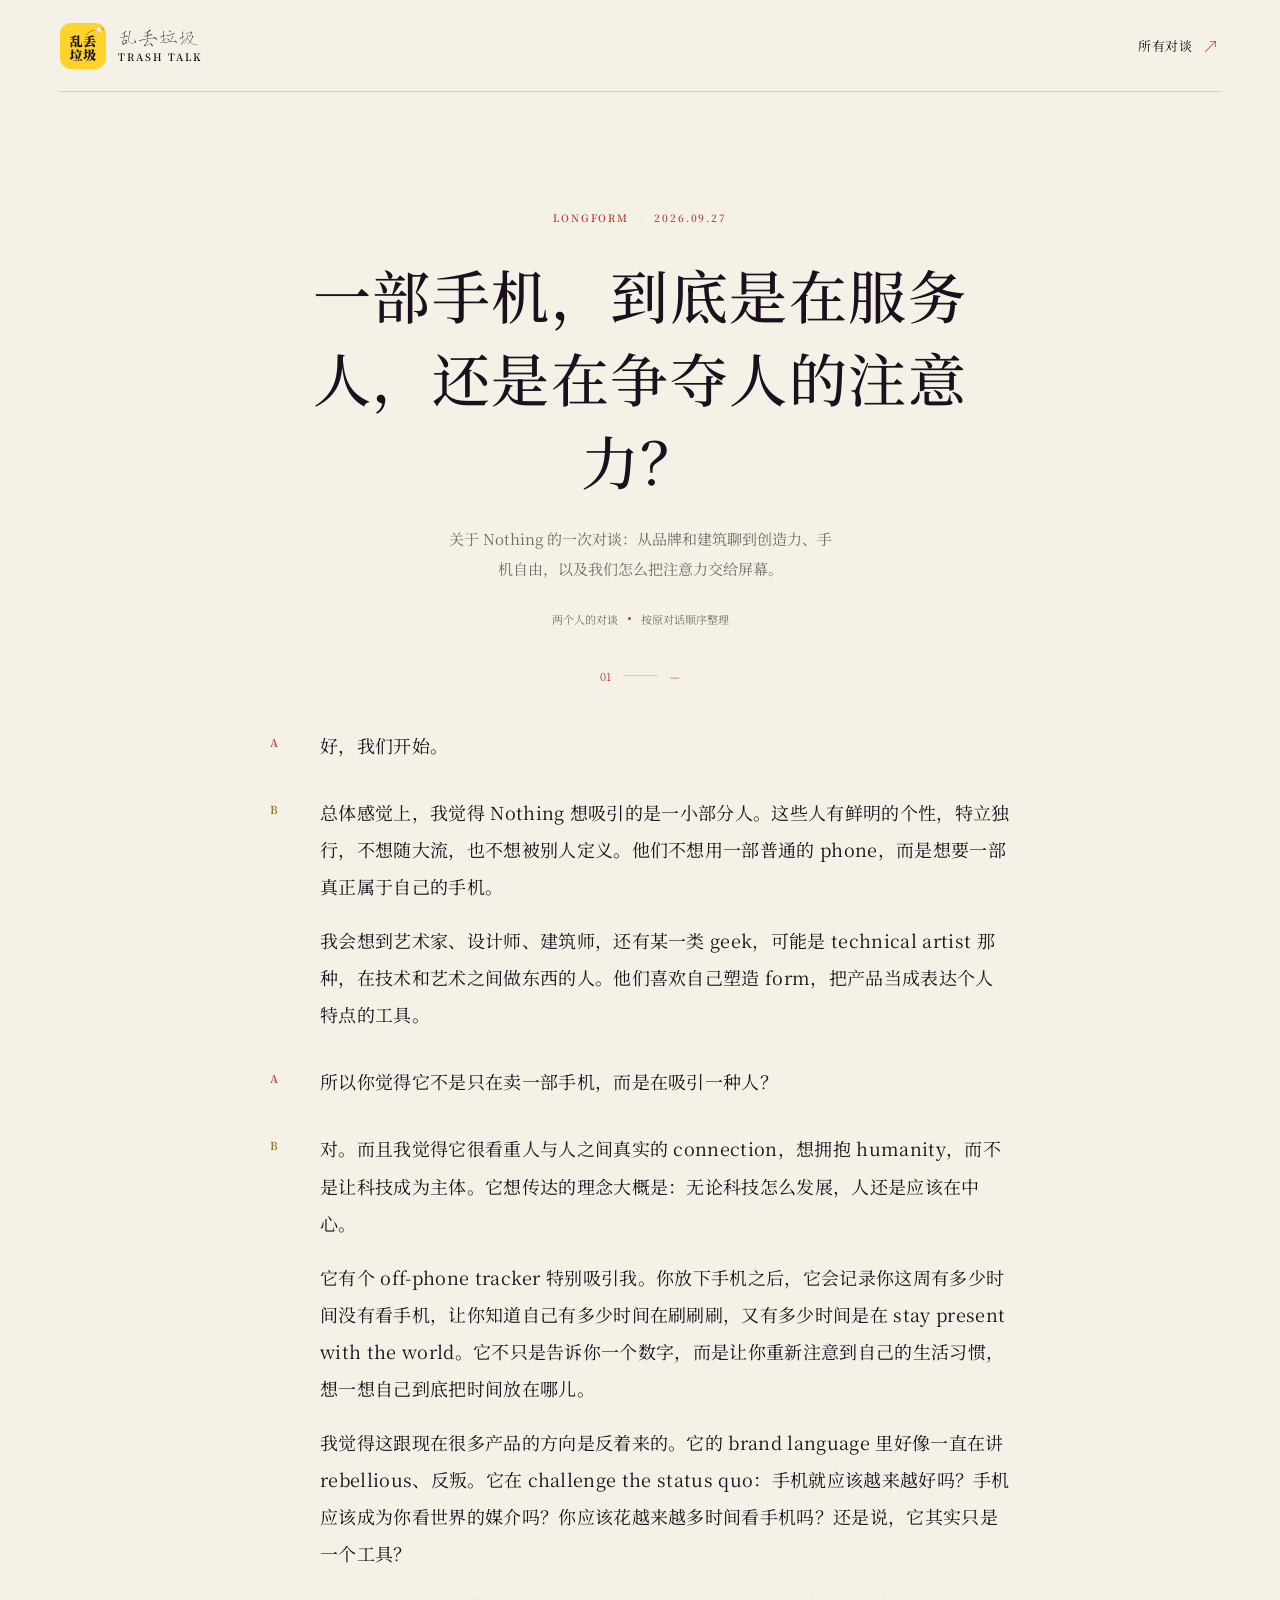
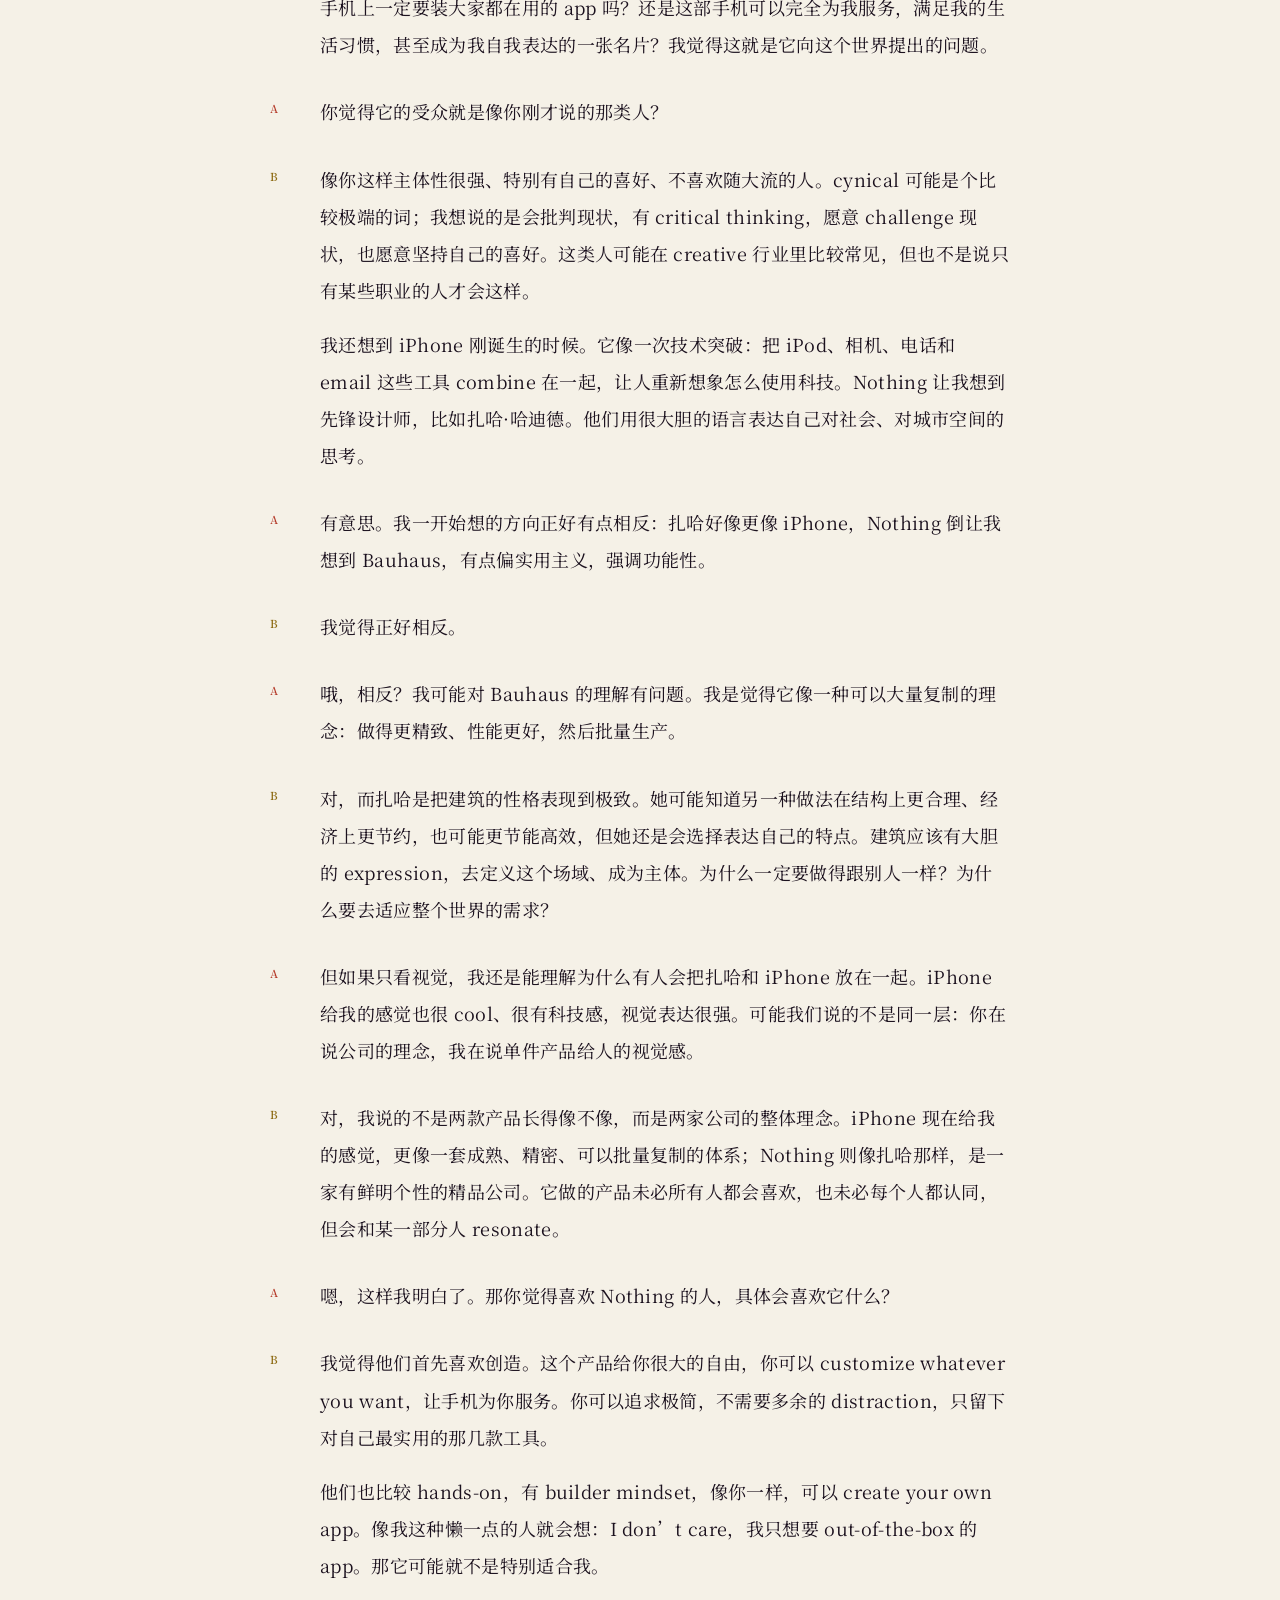
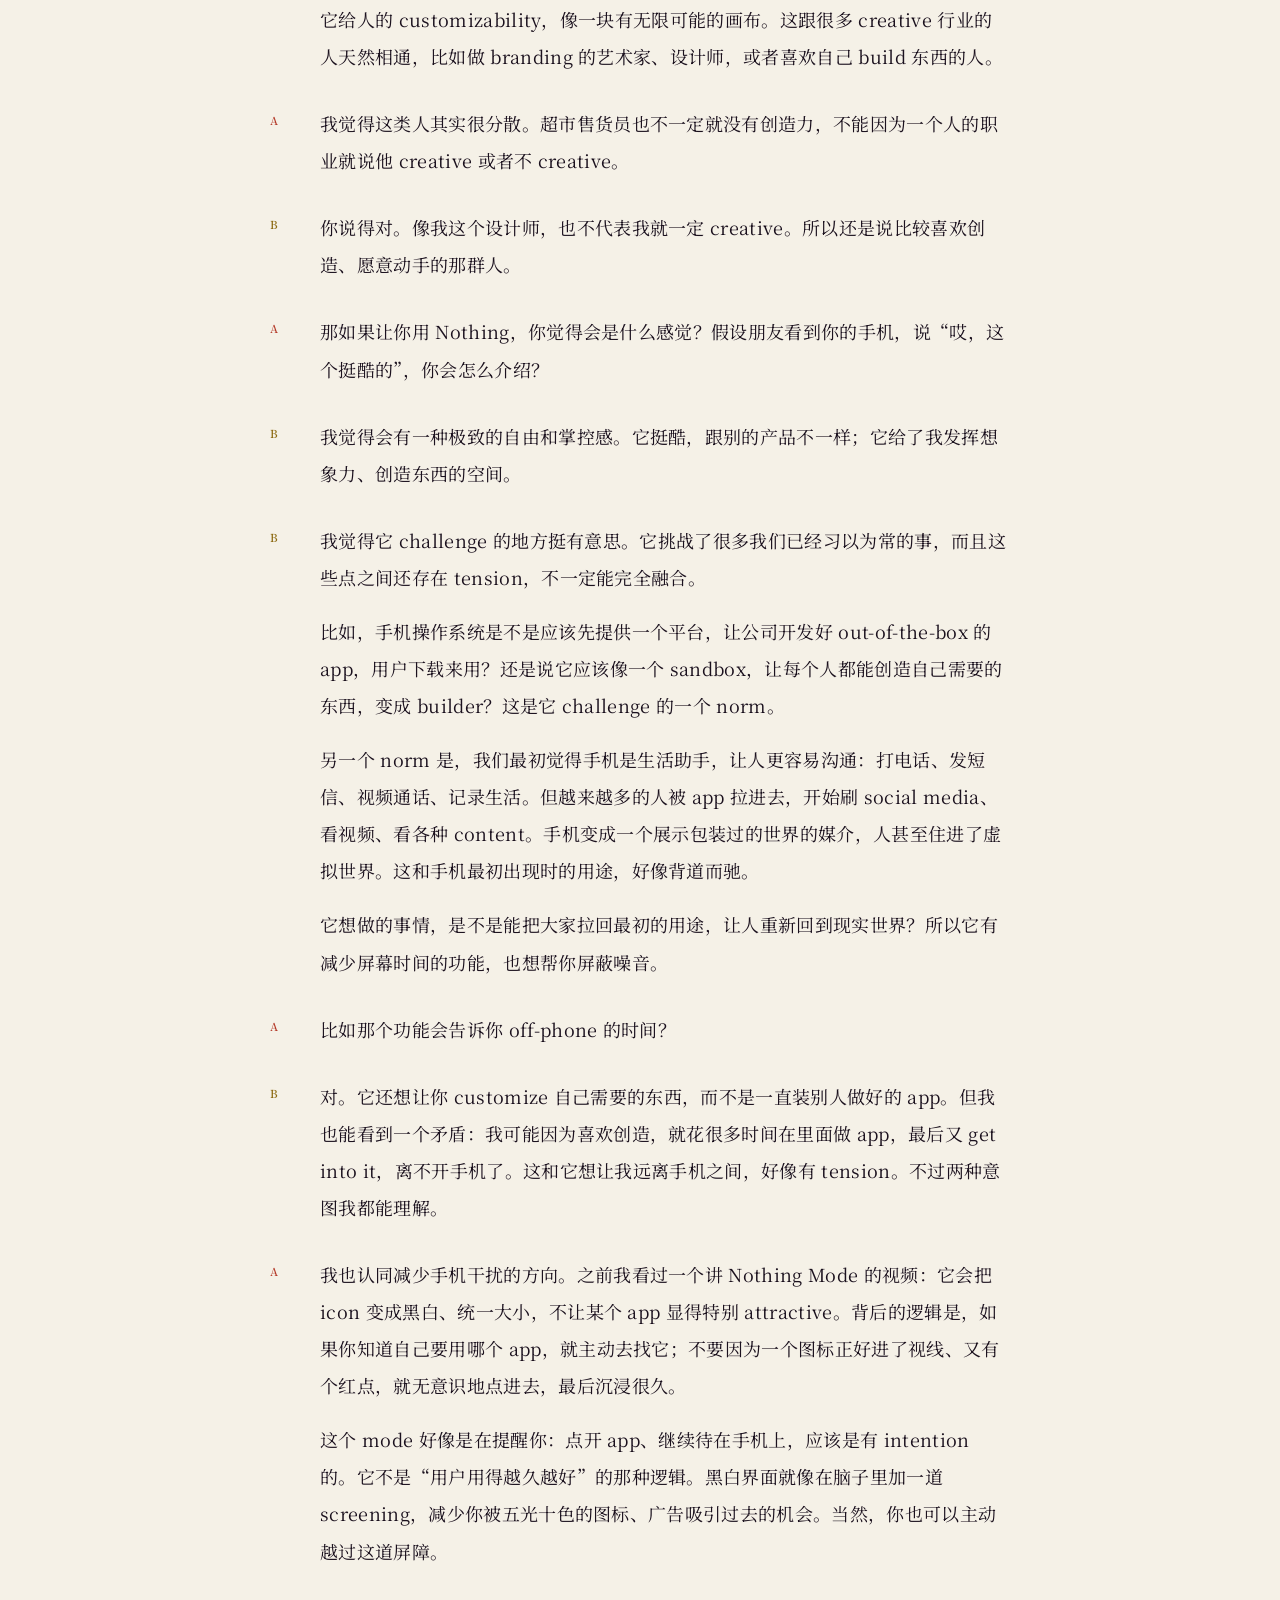
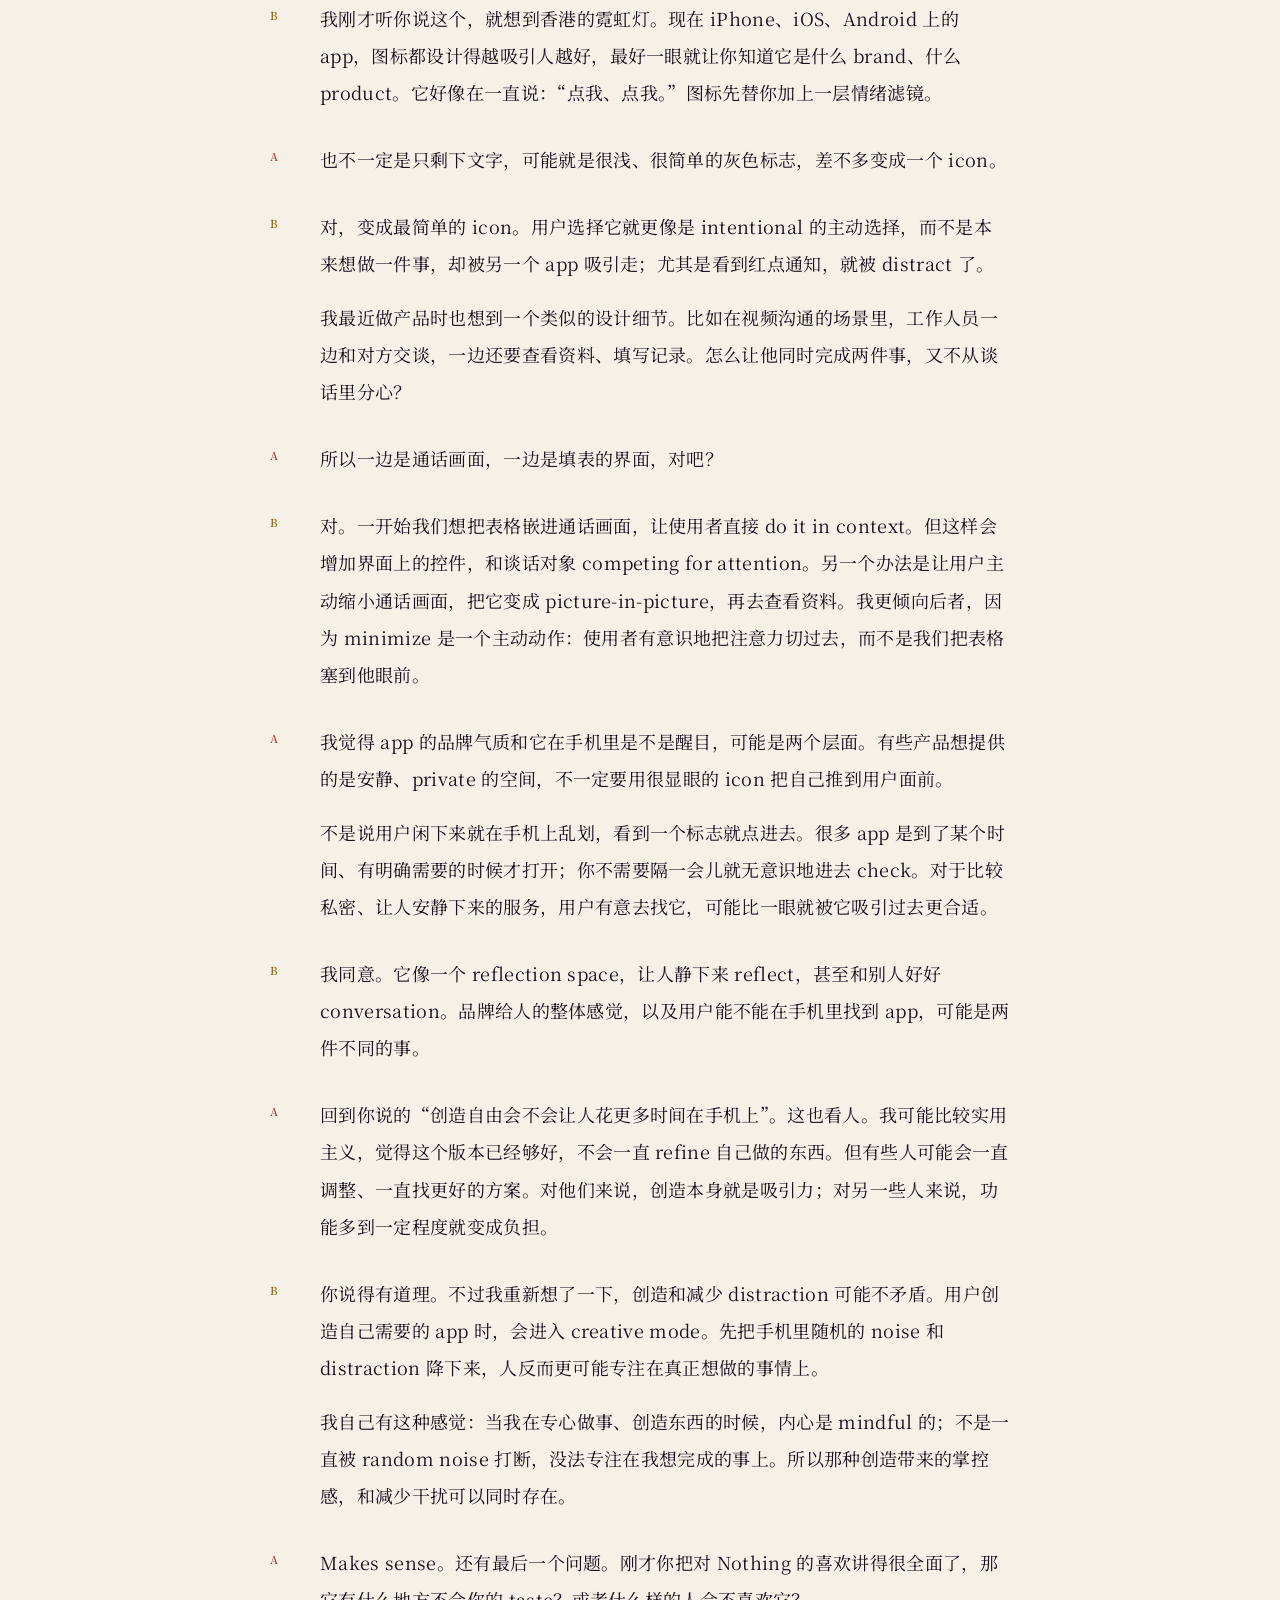
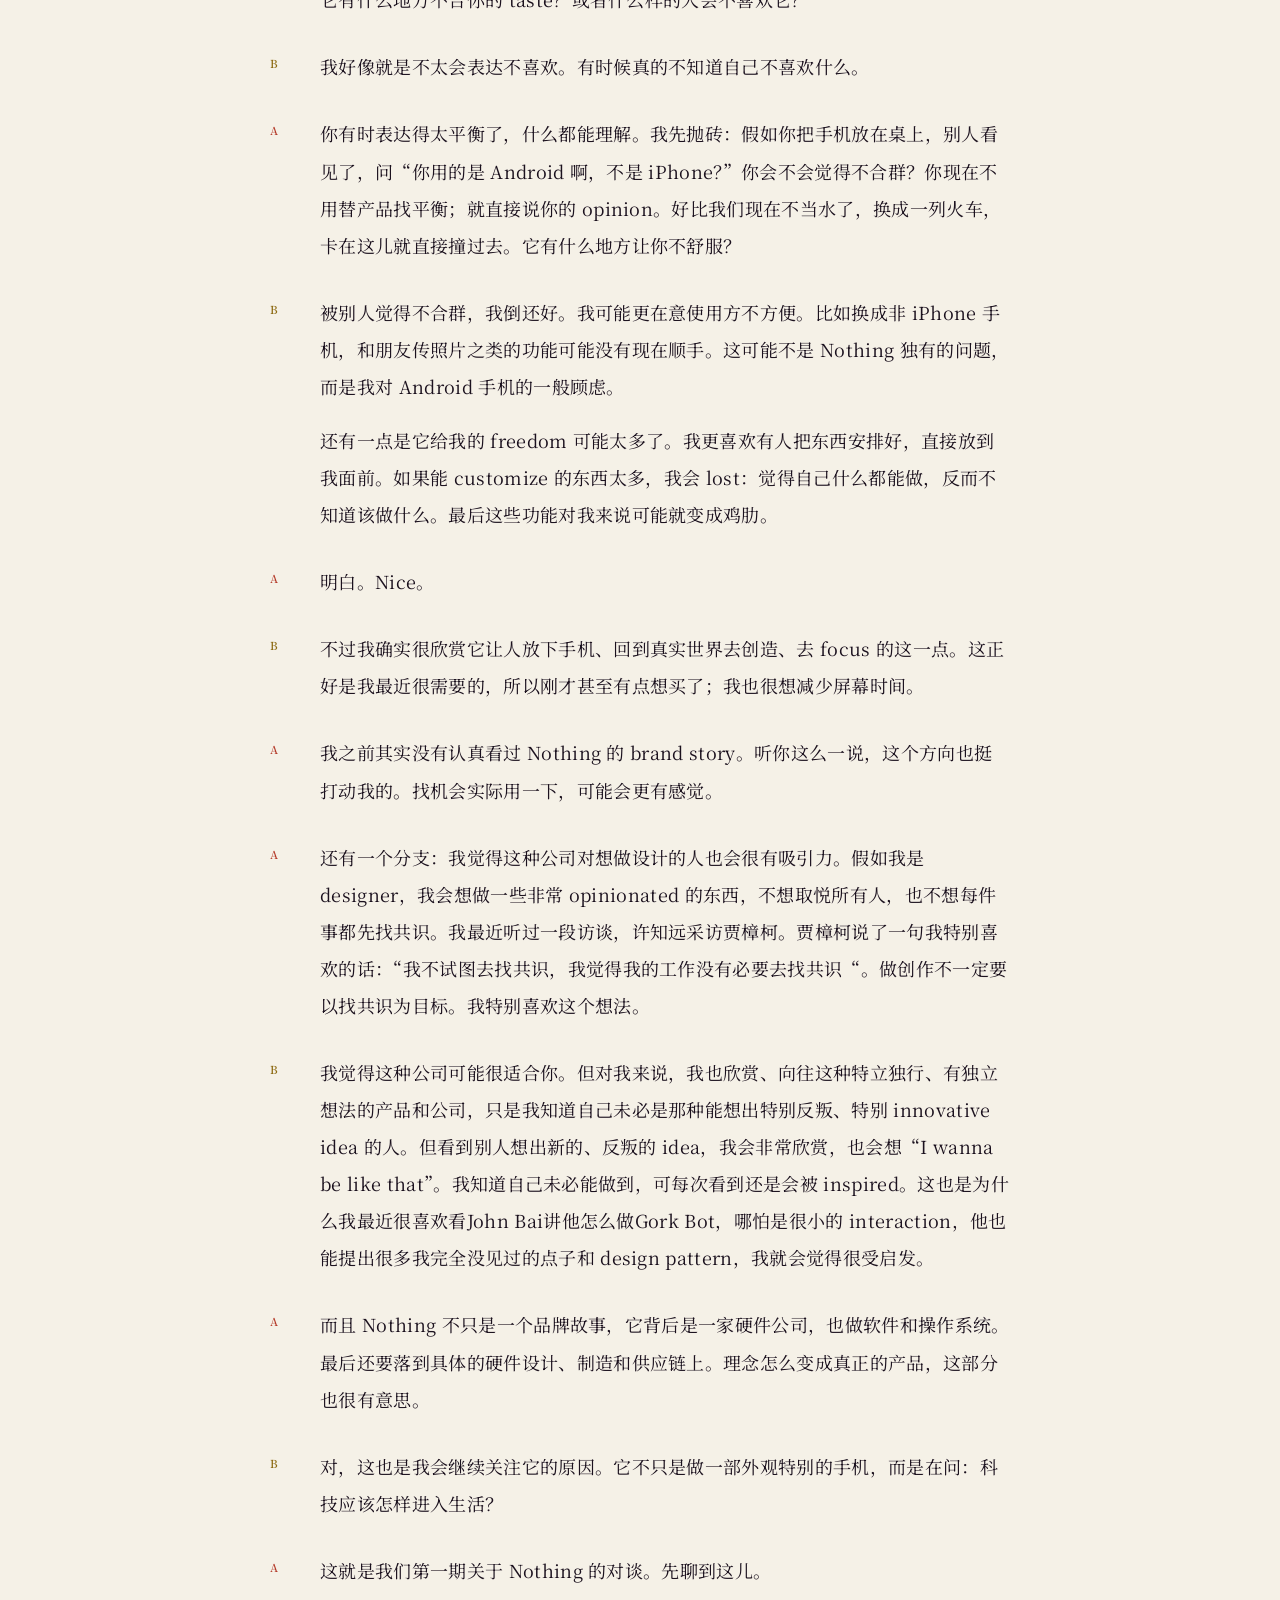
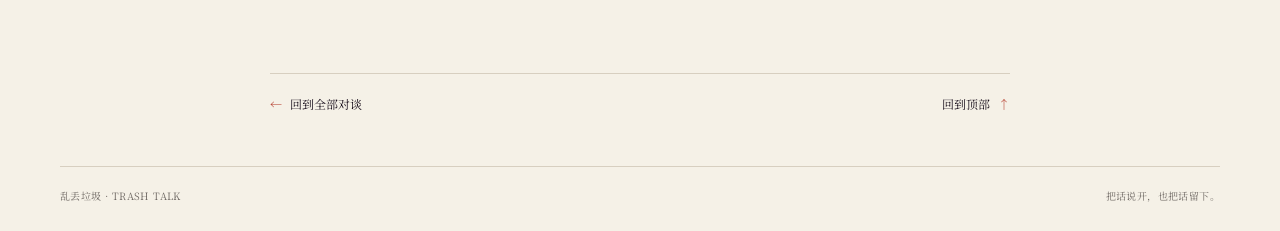
==== site/articles/2026-09-27-part-1.html @ 80cc7c70 "Build Trash Talk GitHub Pages site" ====
<!doctype html>
<html lang="zh-Hans">
<head>
  <meta charset="utf-8">
  <meta name="viewport" content="width=device-width, initial-scale=1">
  <meta name="theme-color" content="#f5f1e7">
  <meta name="description" content="关于 Nothing 的一次对谈：从品牌和建筑聊到创造力、手机自由，以及我们怎么把注意力交给屏幕。">
  <title>一部手机，到底是在服务人，还是在争夺人的注意力？ · 乱丢垃圾 / Trash Talk</title>
  <link rel="icon" href="../assets/branding/trash-talk-icon.svg" type="image/svg+xml">
  <link rel="preconnect" href="https://fonts.googleapis.com">
  <link rel="preconnect" href="https://fonts.gstatic.com" crossorigin>
  <link href="https://fonts.googleapis.com/css2?family=Noto+Serif+SC:wght@400;500;600;700&display=swap" rel="stylesheet">
  <link rel="stylesheet" href="../assets/site.css">
</head>
<body class="article-page">
  <a class="skip-link" href="#main">跳到正文</a>
  <header class="site-header article-header">
    <a class="brand" href="../index.html" aria-label="回到 Trash Talk 首页">
      <img src="../assets/branding/trash-talk-icon.svg" width="46" height="46" alt="">
      <span class="brand-copy"><span class="brand-cn">乱丢垃圾</span><span class="brand-en">TRASH TALK</span></span>
    </a>
    <a class="back-link" href="../index.html#archive">所有对谈 <span aria-hidden="true">↗</span></a>
  </header>
  <main id="main" class="article-shell">
    <header class="article-intro">
      <p class="eyebrow"><span>LONGFORM</span><span>·</span><time datetime="2026-09-27">2026.09.27</time></p>
      <h1>一部手机，到底是在服务人，还是在争夺人的注意力？</h1>
      <p class="article-deck">关于 Nothing 的一次对谈：从品牌和建筑聊到创造力、手机自由，以及我们怎么把注意力交给屏幕。</p>
      <div class="article-meta"><span>两个人的对谈</span><span class="meta-dot" aria-hidden="true"></span><span>按原对话顺序整理</span></div>
    </header>
    <div class="article-rule" aria-hidden="true"><span>01</span><i></i><span>—</span></div>
    <article class="dialogue" aria-label="对谈正文">
      <section class="turn speaker-a" data-speaker="A"><span class="speaker-label" aria-label="Speaker A">A</span><div class="turn-copy"><p>好，我们开始。</p></div></section>
<section class="turn speaker-b" data-speaker="B"><span class="speaker-label" aria-label="Speaker B">B</span><div class="turn-copy"><p>总体感觉上，我觉得 Nothing 想吸引的是一小部分人。这些人有鲜明的个性，特立独行，不想随大流，也不想被别人定义。他们不想用一部普通的 phone，而是想要一部真正属于自己的手机。</p>
<p>我会想到艺术家、设计师、建筑师，还有某一类 geek，可能是 technical artist 那种，在技术和艺术之间做东西的人。他们喜欢自己塑造 form，把产品当成表达个人特点的工具。</p></div></section>
<section class="turn speaker-a" data-speaker="A"><span class="speaker-label" aria-label="Speaker A">A</span><div class="turn-copy"><p>所以你觉得它不是只在卖一部手机，而是在吸引一种人？</p></div></section>
<section class="turn speaker-b" data-speaker="B"><span class="speaker-label" aria-label="Speaker B">B</span><div class="turn-copy"><p>对。而且我觉得它很看重人与人之间真实的 connection，想拥抱 humanity，而不是让科技成为主体。它想传达的理念大概是：无论科技怎么发展，人还是应该在中心。</p>
<p>它有个 off-phone tracker 特别吸引我。你放下手机之后，它会记录你这周有多少时间没有看手机，让你知道自己有多少时间在刷刷刷，又有多少时间是在 stay present with the world。它不只是告诉你一个数字，而是让你重新注意到自己的生活习惯，想一想自己到底把时间放在哪儿。</p>
<p>我觉得这跟现在很多产品的方向是反着来的。它的 brand language 里好像一直在讲 rebellious、反叛。它在 challenge the status quo：手机就应该越来越好吗？手机应该成为你看世界的媒介吗？你应该花越来越多时间看手机吗？还是说，它其实只是一个工具？</p>
<p>手机上一定要装大家都在用的 app 吗？还是这部手机可以完全为我服务，满足我的生活习惯，甚至成为我自我表达的一张名片？我觉得这就是它向这个世界提出的问题。</p></div></section>
<section class="turn speaker-a" data-speaker="A"><span class="speaker-label" aria-label="Speaker A">A</span><div class="turn-copy"><p>你觉得它的受众就是像你刚才说的那类人？</p></div></section>
<section class="turn speaker-b" data-speaker="B"><span class="speaker-label" aria-label="Speaker B">B</span><div class="turn-copy"><p>像你这样主体性很强、特别有自己的喜好、不喜欢随大流的人。cynical 可能是个比较极端的词；我想说的是会批判现状，有 critical thinking，愿意 challenge 现状，也愿意坚持自己的喜好。这类人可能在 creative 行业里比较常见，但也不是说只有某些职业的人才会这样。</p>
<p>我还想到 iPhone 刚诞生的时候。它像一次技术突破：把 iPod、相机、电话和 email 这些工具 combine 在一起，让人重新想象怎么使用科技。Nothing 让我想到先锋设计师，比如扎哈·哈迪德。他们用很大胆的语言表达自己对社会、对城市空间的思考。</p></div></section>
<section class="turn speaker-a" data-speaker="A"><span class="speaker-label" aria-label="Speaker A">A</span><div class="turn-copy"><p>有意思。我一开始想的方向正好有点相反：扎哈好像更像 iPhone，Nothing 倒让我想到 Bauhaus，有点偏实用主义，强调功能性。</p></div></section>
<section class="turn speaker-b" data-speaker="B"><span class="speaker-label" aria-label="Speaker B">B</span><div class="turn-copy"><p>我觉得正好相反。</p></div></section>
<section class="turn speaker-a" data-speaker="A"><span class="speaker-label" aria-label="Speaker A">A</span><div class="turn-copy"><p>哦，相反？我可能对 Bauhaus 的理解有问题。我是觉得它像一种可以大量复制的理念：做得更精致、性能更好，然后批量生产。</p></div></section>
<section class="turn speaker-b" data-speaker="B"><span class="speaker-label" aria-label="Speaker B">B</span><div class="turn-copy"><p>对，而扎哈是把建筑的性格表现到极致。她可能知道另一种做法在结构上更合理、经济上更节约，也可能更节能高效，但她还是会选择表达自己的特点。建筑应该有大胆的 expression，去定义这个场域、成为主体。为什么一定要做得跟别人一样？为什么要去适应整个世界的需求？</p></div></section>
<section class="turn speaker-a" data-speaker="A"><span class="speaker-label" aria-label="Speaker A">A</span><div class="turn-copy"><p>但如果只看视觉，我还是能理解为什么有人会把扎哈和 iPhone 放在一起。iPhone 给我的感觉也很 cool、很有科技感，视觉表达很强。可能我们说的不是同一层：你在说公司的理念，我在说单件产品给人的视觉感。</p></div></section>
<section class="turn speaker-b" data-speaker="B"><span class="speaker-label" aria-label="Speaker B">B</span><div class="turn-copy"><p>对，我说的不是两款产品长得像不像，而是两家公司的整体理念。iPhone 现在给我的感觉，更像一套成熟、精密、可以批量复制的体系；Nothing 则像扎哈那样，是一家有鲜明个性的精品公司。它做的产品未必所有人都会喜欢，也未必每个人都认同，但会和某一部分人 resonate。</p></div></section>
<section class="turn speaker-a" data-speaker="A"><span class="speaker-label" aria-label="Speaker A">A</span><div class="turn-copy"><p>嗯，这样我明白了。那你觉得喜欢 Nothing 的人，具体会喜欢它什么？</p></div></section>
<section class="turn speaker-b" data-speaker="B"><span class="speaker-label" aria-label="Speaker B">B</span><div class="turn-copy"><p>我觉得他们首先喜欢创造。这个产品给你很大的自由，你可以 customize whatever you want，让手机为你服务。你可以追求极简，不需要多余的 distraction，只留下对自己最实用的那几款工具。</p>
<p>他们也比较 hands-on，有 builder mindset，像你一样，可以 create your own app。像我这种懒一点的人就会想：I don’t care，我只想要 out-of-the-box 的 app。那它可能就不是特别适合我。</p>
<p>它给人的 customizability，像一块有无限可能的画布。这跟很多 creative 行业的人天然相通，比如做 branding 的艺术家、设计师，或者喜欢自己 build 东西的人。</p></div></section>
<section class="turn speaker-a" data-speaker="A"><span class="speaker-label" aria-label="Speaker A">A</span><div class="turn-copy"><p>我觉得这类人其实很分散。超市售货员也不一定就没有创造力，不能因为一个人的职业就说他 creative 或者不 creative。</p></div></section>
<section class="turn speaker-b" data-speaker="B"><span class="speaker-label" aria-label="Speaker B">B</span><div class="turn-copy"><p>你说得对。像我这个设计师，也不代表我就一定 creative。所以还是说比较喜欢创造、愿意动手的那群人。</p></div></section>
<section class="turn speaker-a" data-speaker="A"><span class="speaker-label" aria-label="Speaker A">A</span><div class="turn-copy"><p>那如果让你用 Nothing，你觉得会是什么感觉？假设朋友看到你的手机，说“哎，这个挺酷的”，你会怎么介绍？</p></div></section>
<section class="turn speaker-b" data-speaker="B"><span class="speaker-label" aria-label="Speaker B">B</span><div class="turn-copy"><p>我觉得会有一种极致的自由和掌控感。它挺酷，跟别的产品不一样；它给了我发挥想象力、创造东西的空间。</p></div></section>
<section class="turn speaker-b" data-speaker="B"><span class="speaker-label" aria-label="Speaker B">B</span><div class="turn-copy"><p>我觉得它 challenge 的地方挺有意思。它挑战了很多我们已经习以为常的事，而且这些点之间还存在 tension，不一定能完全融合。</p>
<p>比如，手机操作系统是不是应该先提供一个平台，让公司开发好 out-of-the-box 的 app，用户下载来用？还是说它应该像一个 sandbox，让每个人都能创造自己需要的东西，变成 builder？这是它 challenge 的一个 norm。</p>
<p>另一个 norm 是，我们最初觉得手机是生活助手，让人更容易沟通：打电话、发短信、视频通话、记录生活。但越来越多的人被 app 拉进去，开始刷 social media、看视频、看各种 content。手机变成一个展示包装过的世界的媒介，人甚至住进了虚拟世界。这和手机最初出现时的用途，好像背道而驰。</p>
<p>它想做的事情，是不是能把大家拉回最初的用途，让人重新回到现实世界？所以它有减少屏幕时间的功能，也想帮你屏蔽噪音。</p></div></section>
<section class="turn speaker-a" data-speaker="A"><span class="speaker-label" aria-label="Speaker A">A</span><div class="turn-copy"><p>比如那个功能会告诉你 off-phone 的时间？</p></div></section>
<section class="turn speaker-b" data-speaker="B"><span class="speaker-label" aria-label="Speaker B">B</span><div class="turn-copy"><p>对。它还想让你 customize 自己需要的东西，而不是一直装别人做好的 app。但我也能看到一个矛盾：我可能因为喜欢创造，就花很多时间在里面做 app，最后又 get into it，离不开手机了。这和它想让我远离手机之间，好像有 tension。不过两种意图我都能理解。</p></div></section>
<section class="turn speaker-a" data-speaker="A"><span class="speaker-label" aria-label="Speaker A">A</span><div class="turn-copy"><p>我也认同减少手机干扰的方向。之前我看过一个讲 Nothing Mode 的视频：它会把 icon 变成黑白、统一大小，不让某个 app 显得特别 attractive。背后的逻辑是，如果你知道自己要用哪个 app，就主动去找它；不要因为一个图标正好进了视线、又有个红点，就无意识地点进去，最后沉浸很久。</p>
<p>这个 mode 好像是在提醒你：点开 app、继续待在手机上，应该是有 intention 的。它不是“用户用得越久越好”的那种逻辑。黑白界面就像在脑子里加一道 screening，减少你被五光十色的图标、广告吸引过去的机会。当然，你也可以主动越过这道屏障。</p></div></section>
<section class="turn speaker-b" data-speaker="B"><span class="speaker-label" aria-label="Speaker B">B</span><div class="turn-copy"><p>我刚才听你说这个，就想到香港的霓虹灯。现在 iPhone、iOS、Android 上的 app，图标都设计得越吸引人越好，最好一眼就让你知道它是什么 brand、什么 product。它好像在一直说：“点我、点我。”图标先替你加上一层情绪滤镜。</p></div></section>
<section class="turn speaker-a" data-speaker="A"><span class="speaker-label" aria-label="Speaker A">A</span><div class="turn-copy"><p>也不一定是只剩下文字，可能就是很浅、很简单的灰色标志，差不多变成一个 icon。</p></div></section>
<section class="turn speaker-b" data-speaker="B"><span class="speaker-label" aria-label="Speaker B">B</span><div class="turn-copy"><p>对，变成最简单的 icon。用户选择它就更像是 intentional 的主动选择，而不是本来想做一件事，却被另一个 app 吸引走；尤其是看到红点通知，就被 distract 了。</p>
<p>我最近做产品时也想到一个类似的设计细节。比如在视频沟通的场景里，工作人员一边和对方交谈，一边还要查看资料、填写记录。怎么让他同时完成两件事，又不从谈话里分心？</p></div></section>
<section class="turn speaker-a" data-speaker="A"><span class="speaker-label" aria-label="Speaker A">A</span><div class="turn-copy"><p>所以一边是通话画面，一边是填表的界面，对吧？</p></div></section>
<section class="turn speaker-b" data-speaker="B"><span class="speaker-label" aria-label="Speaker B">B</span><div class="turn-copy"><p>对。一开始我们想把表格嵌进通话画面，让使用者直接 do it in context。但这样会增加界面上的控件，和谈话对象 competing for attention。另一个办法是让用户主动缩小通话画面，把它变成 picture-in-picture，再去查看资料。我更倾向后者，因为 minimize 是一个主动动作：使用者有意识地把注意力切过去，而不是我们把表格塞到他眼前。</p></div></section>
<section class="turn speaker-a" data-speaker="A"><span class="speaker-label" aria-label="Speaker A">A</span><div class="turn-copy"><p>我觉得 app 的品牌气质和它在手机里是不是醒目，可能是两个层面。有些产品想提供的是安静、private 的空间，不一定要用很显眼的 icon 把自己推到用户面前。</p>
<p>不是说用户闲下来就在手机上乱划，看到一个标志就点进去。很多 app 是到了某个时间、有明确需要的时候才打开；你不需要隔一会儿就无意识地进去 check。对于比较私密、让人安静下来的服务，用户有意去找它，可能比一眼就被它吸引过去更合适。</p></div></section>
<section class="turn speaker-b" data-speaker="B"><span class="speaker-label" aria-label="Speaker B">B</span><div class="turn-copy"><p>我同意。它像一个 reflection space，让人静下来 reflect，甚至和别人好好 conversation。品牌给人的整体感觉，以及用户能不能在手机里找到 app，可能是两件不同的事。</p></div></section>
<section class="turn speaker-a" data-speaker="A"><span class="speaker-label" aria-label="Speaker A">A</span><div class="turn-copy"><p>回到你说的“创造自由会不会让人花更多时间在手机上”。这也看人。我可能比较实用主义，觉得这个版本已经够好，不会一直 refine 自己做的东西。但有些人可能会一直调整、一直找更好的方案。对他们来说，创造本身就是吸引力；对另一些人来说，功能多到一定程度就变成负担。</p></div></section>
<section class="turn speaker-b" data-speaker="B"><span class="speaker-label" aria-label="Speaker B">B</span><div class="turn-copy"><p>你说得有道理。不过我重新想了一下，创造和减少 distraction 可能不矛盾。用户创造自己需要的 app 时，会进入 creative mode。先把手机里随机的 noise 和 distraction 降下来，人反而更可能专注在真正想做的事情上。</p>
<p>我自己有这种感觉：当我在专心做事、创造东西的时候，内心是 mindful 的；不是一直被 random noise 打断，没法专注在我想完成的事上。所以那种创造带来的掌控感，和减少干扰可以同时存在。</p></div></section>
<section class="turn speaker-a" data-speaker="A"><span class="speaker-label" aria-label="Speaker A">A</span><div class="turn-copy"><p>Makes sense。还有最后一个问题。刚才你把对 Nothing 的喜欢讲得很全面了，那它有什么地方不合你的 taste？或者什么样的人会不喜欢它？</p></div></section>
<section class="turn speaker-b" data-speaker="B"><span class="speaker-label" aria-label="Speaker B">B</span><div class="turn-copy"><p>我好像就是不太会表达不喜欢。有时候真的不知道自己不喜欢什么。</p></div></section>
<section class="turn speaker-a" data-speaker="A"><span class="speaker-label" aria-label="Speaker A">A</span><div class="turn-copy"><p>你有时表达得太平衡了，什么都能理解。我先抛砖：假如你把手机放在桌上，别人看见了，问“你用的是 Android 啊，不是 iPhone？”你会不会觉得不合群？你现在不用替产品找平衡；就直接说你的 opinion。好比我们现在不当水了，换成一列火车，卡在这儿就直接撞过去。它有什么地方让你不舒服？</p></div></section>
<section class="turn speaker-b" data-speaker="B"><span class="speaker-label" aria-label="Speaker B">B</span><div class="turn-copy"><p>被别人觉得不合群，我倒还好。我可能更在意使用方不方便。比如换成非 iPhone 手机，和朋友传照片之类的功能可能没有现在顺手。这可能不是 Nothing 独有的问题，而是我对 Android 手机的一般顾虑。</p>
<p>还有一点是它给我的 freedom 可能太多了。我更喜欢有人把东西安排好，直接放到我面前。如果能 customize 的东西太多，我会 lost：觉得自己什么都能做，反而不知道该做什么。最后这些功能对我来说可能就变成鸡肋。</p></div></section>
<section class="turn speaker-a" data-speaker="A"><span class="speaker-label" aria-label="Speaker A">A</span><div class="turn-copy"><p>明白。Nice。</p></div></section>
<section class="turn speaker-b" data-speaker="B"><span class="speaker-label" aria-label="Speaker B">B</span><div class="turn-copy"><p>不过我确实很欣赏它让人放下手机、回到真实世界去创造、去 focus 的这一点。这正好是我最近很需要的，所以刚才甚至有点想买了；我也很想减少屏幕时间。</p></div></section>
<section class="turn speaker-a" data-speaker="A"><span class="speaker-label" aria-label="Speaker A">A</span><div class="turn-copy"><p>我之前其实没有认真看过 Nothing 的 brand story。听你这么一说，这个方向也挺打动我的。找机会实际用一下，可能会更有感觉。</p></div></section>
<section class="turn speaker-a" data-speaker="A"><span class="speaker-label" aria-label="Speaker A">A</span><div class="turn-copy"><p>还有一个分支：我觉得这种公司对想做设计的人也会很有吸引力。假如我是 designer，我会想做一些非常 opinionated 的东西，不想取悦所有人，也不想每件事都先找共识。我最近听过一段访谈，许知远采访贾樟柯。贾樟柯说了一句我特别喜欢的话：“我不试图去找共识，我觉得我的工作没有必要去找共识“。做创作不一定要以找共识为目标。我特别喜欢这个想法。</p></div></section>
<section class="turn speaker-b" data-speaker="B"><span class="speaker-label" aria-label="Speaker B">B</span><div class="turn-copy"><p>我觉得这种公司可能很适合你。但对我来说，我也欣赏、向往这种特立独行、有独立想法的产品和公司，只是我知道自己未必是那种能想出特别反叛、特别 innovative idea 的人。但看到别人想出新的、反叛的 idea，我会非常欣赏，也会想“I wanna be like that”。我知道自己未必能做到，可每次看到还是会被 inspired。这也是为什么我最近很喜欢看John Bai讲他怎么做Gork Bot，哪怕是很小的 interaction，他也能提出很多我完全没见过的点子和 design pattern，我就会觉得很受启发。</p></div></section>
<section class="turn speaker-a" data-speaker="A"><span class="speaker-label" aria-label="Speaker A">A</span><div class="turn-copy"><p>而且 Nothing 不只是一个品牌故事，它背后是一家硬件公司，也做软件和操作系统。最后还要落到具体的硬件设计、制造和供应链上。理念怎么变成真正的产品，这部分也很有意思。</p></div></section>
<section class="turn speaker-b" data-speaker="B"><span class="speaker-label" aria-label="Speaker B">B</span><div class="turn-copy"><p>对，这也是我会继续关注它的原因。它不只是做一部外观特别的手机，而是在问：科技应该怎样进入生活？</p></div></section>
<section class="turn speaker-a" data-speaker="A"><span class="speaker-label" aria-label="Speaker A">A</span><div class="turn-copy"><p>这就是我们第一期关于 Nothing 的对谈。先聊到这儿。</p></div></section>
    </article>
    <nav class="article-end" aria-label="文章导航">
      <a href="../index.html#archive"><span aria-hidden="true">←</span> 回到全部对谈</a>
      <a href="#main">回到顶部 <span aria-hidden="true">↑</span></a>
    </nav>
  </main>
  <footer class="site-footer article-footer"><span>乱丢垃圾 · TRASH TALK</span><span>把话说开，也把话留下。</span></footer>
</body>
</html>
---- site/assets/site.css ----
:root {
  color-scheme: light;
  --paper: #f5f1e7;
  --paper-deep: #ebe4d5;
  --ink: #1b111e;
  --muted: #716b66;
  --line: #d7cfc0;
  --yellow: #ffd32a;
  --red: #b53c2b;
  --song: "Noto Serif SC", "Songti SC", "SimSun", serif;
  --calligraphy: "FZ Shoujin", var(--song);
  --page: min(1160px, calc(100% - 72px));
}

@font-face {
  font-family: "FZ Shoujin";
  src: url("fonts/FZShouJinShu.ttf") format("truetype");
  font-style: normal;
  font-weight: 400;
  font-display: swap;
}

* { box-sizing: border-box; }
html { scroll-behavior: smooth; background: var(--paper); }
body {
  margin: 0;
  background: var(--paper);
  color: var(--ink);
  font-family: var(--song);
  -webkit-font-smoothing: antialiased;
  text-rendering: optimizeLegibility;
}
a { color: inherit; text-decoration: none; }
a:focus-visible { outline: 2px solid var(--red); outline-offset: 5px; }
::selection { color: var(--ink); background: var(--yellow); }

.skip-link {
  position: absolute; z-index: 10; left: 16px; top: 12px; padding: 10px 14px;
  background: var(--ink); color: var(--paper); transform: translateY(-160%);
}
.skip-link:focus { transform: translateY(0); }
.site-header, .site-footer { width: var(--page); margin-inline: auto; }
.site-header {
  min-height: 92px; display: flex; align-items: center; justify-content: space-between;
  border-bottom: 1px solid var(--line);
}
.brand { display: inline-flex; align-items: center; gap: 12px; }
.brand img { display: block; border-radius: 11px; }
.brand-copy { display: grid; gap: 1px; }
.brand-cn { font-family: var(--calligraphy); font-size: 20px; line-height: 1.05; }
.brand-en { font: 600 10px/1.2 var(--song); letter-spacing: .19em; }
.nav-link, .back-link {
  display: inline-flex; align-items: center; gap: 10px; font-size: 13px; letter-spacing: .04em;
}
.nav-link span, .back-link span { color: var(--red); font-size: 17px; transition: transform .2s ease; }
.nav-link:hover span { transform: translateY(3px); }
.back-link:hover span { transform: translate(2px, -2px); }

.hero {
  position: relative; width: var(--page); min-height: 630px; margin: 0 auto;
  display: grid; grid-template-columns: 1fr .82fr; align-items: center; gap: 5vw;
  padding: 64px 0 86px;
}
.hero-copy { position: relative; z-index: 1; padding-left: clamp(0px, 4vw, 52px); }
.eyebrow { margin: 0; color: var(--red); font: 600 10px/1.5 var(--song); letter-spacing: .19em; }
.hero-copy > .eyebrow { display: flex; gap: 10px; align-items: center; }
.hero-copy > .eyebrow span:nth-child(2) { color: var(--line); }
.hero h1 { display: grid; margin: 31px 0 0; font-weight: 400; }
.hero-calligraphy { font: 400 clamp(56px, 8vw, 105px)/1.12 var(--calligraphy); letter-spacing: .04em; }
.hero-title-en { margin: 9px 0 0 6px; color: var(--red); font: 600 clamp(14px, 1.5vw, 19px)/1 var(--song); letter-spacing: .24em; }
.hero-deck { margin: 34px 0 12px; font-size: clamp(23px, 3.3vw, 38px); line-height: 1.55; letter-spacing: .035em; }
.hero-note { margin: 0; color: var(--muted); font-size: 14px; line-height: 1.95; }
.read-link { display: inline-flex; gap: 13px; margin-top: 31px; padding-bottom: 7px; border-bottom: 1px solid var(--ink); font-size: 13px; }
.read-link span { color: var(--red); transition: transform .2s ease; }
.read-link:hover span { transform: translateY(3px); }
.hero-mark { justify-self: center; width: min(100%, 390px); margin: 0; }
.hero-mark img { display: block; width: 100%; height: auto; border-radius: 15%; box-shadow: 0 18px 45px rgb(30 18 31 / 9%); }
.hero-mark figcaption { display: flex; justify-content: space-between; padding: 13px 2px 0; color: var(--muted); font: 600 9px/1.3 var(--song); letter-spacing: .13em; }
.hero-side-note { position: absolute; right: -4px; top: 50%; color: #a59d90; font: 600 8px/1 var(--song); letter-spacing: .19em; writing-mode: vertical-rl; }

.archive { width: var(--page); margin: 0 auto; padding: 38px clamp(0px, 4vw, 52px) 106px; border-top: 1px solid var(--line); }
.section-heading { display: flex; align-items: end; justify-content: space-between; margin-bottom: 23px; }
.section-heading h2 { margin: 13px 0 0; font-size: clamp(25px, 3vw, 35px); font-weight: 500; letter-spacing: .035em; }
.archive-count { margin: 0 0 3px; font-size: 12px; }
.archive-count:first-letter { color: var(--red); }
.archive-count span { margin-left: 4px; color: var(--muted); font-size: 11px; }
.archive-list { border-top: 1px solid var(--line); }
.archive-item {
  display: grid; grid-template-columns: 65px minmax(0, 1fr) 34px; align-items: center; gap: 20px;
  min-height: 152px; padding: 22px 6px 22px 2px; border-bottom: 1px solid var(--line);
  transition: padding .2s ease, background .2s ease;
}
.archive-item:hover { padding-inline: 13px; background: rgb(255 211 42 / 9%); }
.archive-number { align-self: start; padding-top: 5px; color: var(--red); font-size: 13px; }
.archive-copy { display: grid; gap: 8px; }
.archive-meta { color: var(--muted); font-size: 10px; letter-spacing: .13em; }
.archive-meta i { padding-inline: 5px; color: var(--red); font-style: normal; }
.archive-title { font-size: clamp(20px, 2.3vw, 29px); line-height: 1.45; letter-spacing: .01em; }
.archive-deck { max-width: 70ch; color: var(--muted); font-size: 12px; line-height: 1.85; }
.archive-arrow { justify-self: end; color: var(--red); font-size: 22px; transition: transform .2s ease; }
.archive-item:hover .archive-arrow { transform: translate(3px, -3px); }
.empty-note { padding: 34px 0; color: var(--muted); font-size: 14px; }
.site-footer { display: flex; justify-content: space-between; gap: 20px; padding: 21px 0 28px; border-top: 1px solid var(--line); color: var(--muted); font-size: 10px; letter-spacing: .04em; }

.article-shell { width: min(740px, calc(100% - 44px)); margin-inline: auto; }
.article-intro { padding: clamp(63px, 11vw, 118px) 0 41px; text-align: center; }
.article-intro .eyebrow { display: flex; justify-content: center; gap: 10px; align-items: center; }
.article-intro .eyebrow span:nth-child(2) { color: var(--line); }
.article-intro h1 { max-width: 18em; margin: 28px auto 0; font-size: clamp(34px, 6.1vw, 58px); font-weight: 500; line-height: 1.43; letter-spacing: .025em; }
.article-deck { max-width: 49ch; margin: 22px auto 0; color: var(--muted); font-size: 15px; line-height: 2; }
.article-meta { display: flex; justify-content: center; align-items: center; gap: 10px; margin-top: 27px; color: var(--muted); font-size: 11px; }
.meta-dot { width: 3px; height: 3px; border-radius: 50%; background: var(--red); }
.article-rule { display: flex; align-items: center; gap: 12px; width: 80px; margin: 0 auto 43px; color: var(--red); font-size: 11px; }
.article-rule i { flex: 1; height: 1px; background: var(--line); }
.dialogue { padding-bottom: 54px; }
.turn { display: grid; grid-template-columns: 35px minmax(0, 1fr); gap: 15px; margin: 0 0 30px; }
.speaker-label { padding-top: 7px; color: var(--red); font: 600 11px/1.5 var(--song); letter-spacing: .08em; }
.speaker-b .speaker-label { color: #8d6b13; }
.turn-copy p { margin: 0 0 17px; font-size: clamp(16px, 1.6vw, 18px); line-height: 2.06; letter-spacing: .018em; }
.turn-copy p:last-child { margin-bottom: 0; }
.turn-copy strong { font-weight: 600; }
.turn-copy em { font-style: italic; }
.article-end { display: flex; justify-content: space-between; gap: 20px; padding: 21px 0 54px; border-top: 1px solid var(--line); font-size: 12px; }
.article-end a { display: inline-flex; gap: 8px; }
.article-end a span { color: var(--red); }
.article-footer { margin-top: 0; }

@media (max-width: 760px) {
  :root { --page: calc(100% - 38px); }
  .site-header { min-height: 76px; }
  .brand img { width: 40px; height: 40px; }
  .hero { min-height: 0; grid-template-columns: 1fr; gap: 34px; padding: 58px 0 68px; }
  .hero-copy { padding-left: 0; }
  .hero h1 { margin-top: 23px; }
  .hero-calligraphy { font-size: clamp(54px, 15vw, 82px); }
  .hero-deck { margin-top: 24px; }
  .hero-mark { width: min(72vw, 300px); }
  .hero-side-note { right: 0; top: 57%; }
  .archive { padding: 29px 0 72px; }
  .archive-item { grid-template-columns: 34px minmax(0, 1fr) 22px; gap: 12px; min-height: 142px; }
  .archive-title { font-size: 21px; }
  .archive-deck { font-size: 11px; }
  .site-footer { font-size: 9px; }
  .article-intro { padding-top: 63px; }
  .article-intro h1 { font-size: clamp(31px, 8.2vw, 43px); }
  .article-deck { font-size: 14px; }
  .turn { grid-template-columns: 24px minmax(0, 1fr); gap: 10px; margin-bottom: 25px; }
  .turn-copy p { font-size: 16px; line-height: 2; }
}

@media (max-width: 390px) {
  :root { --page: calc(100% - 30px); }
  .hero-note { font-size: 13px; }
  .archive-count { font-size: 10px; }
  .archive-item { grid-template-columns: 27px minmax(0, 1fr) 18px; gap: 9px; }
  .archive-title { font-size: 19px; }
  .site-footer { flex-direction: column; gap: 7px; }
}

@media (prefers-reduced-motion: reduce) {
  *, *::before, *::after { scroll-behavior: auto !important; transition-duration: .01ms !important; }
}
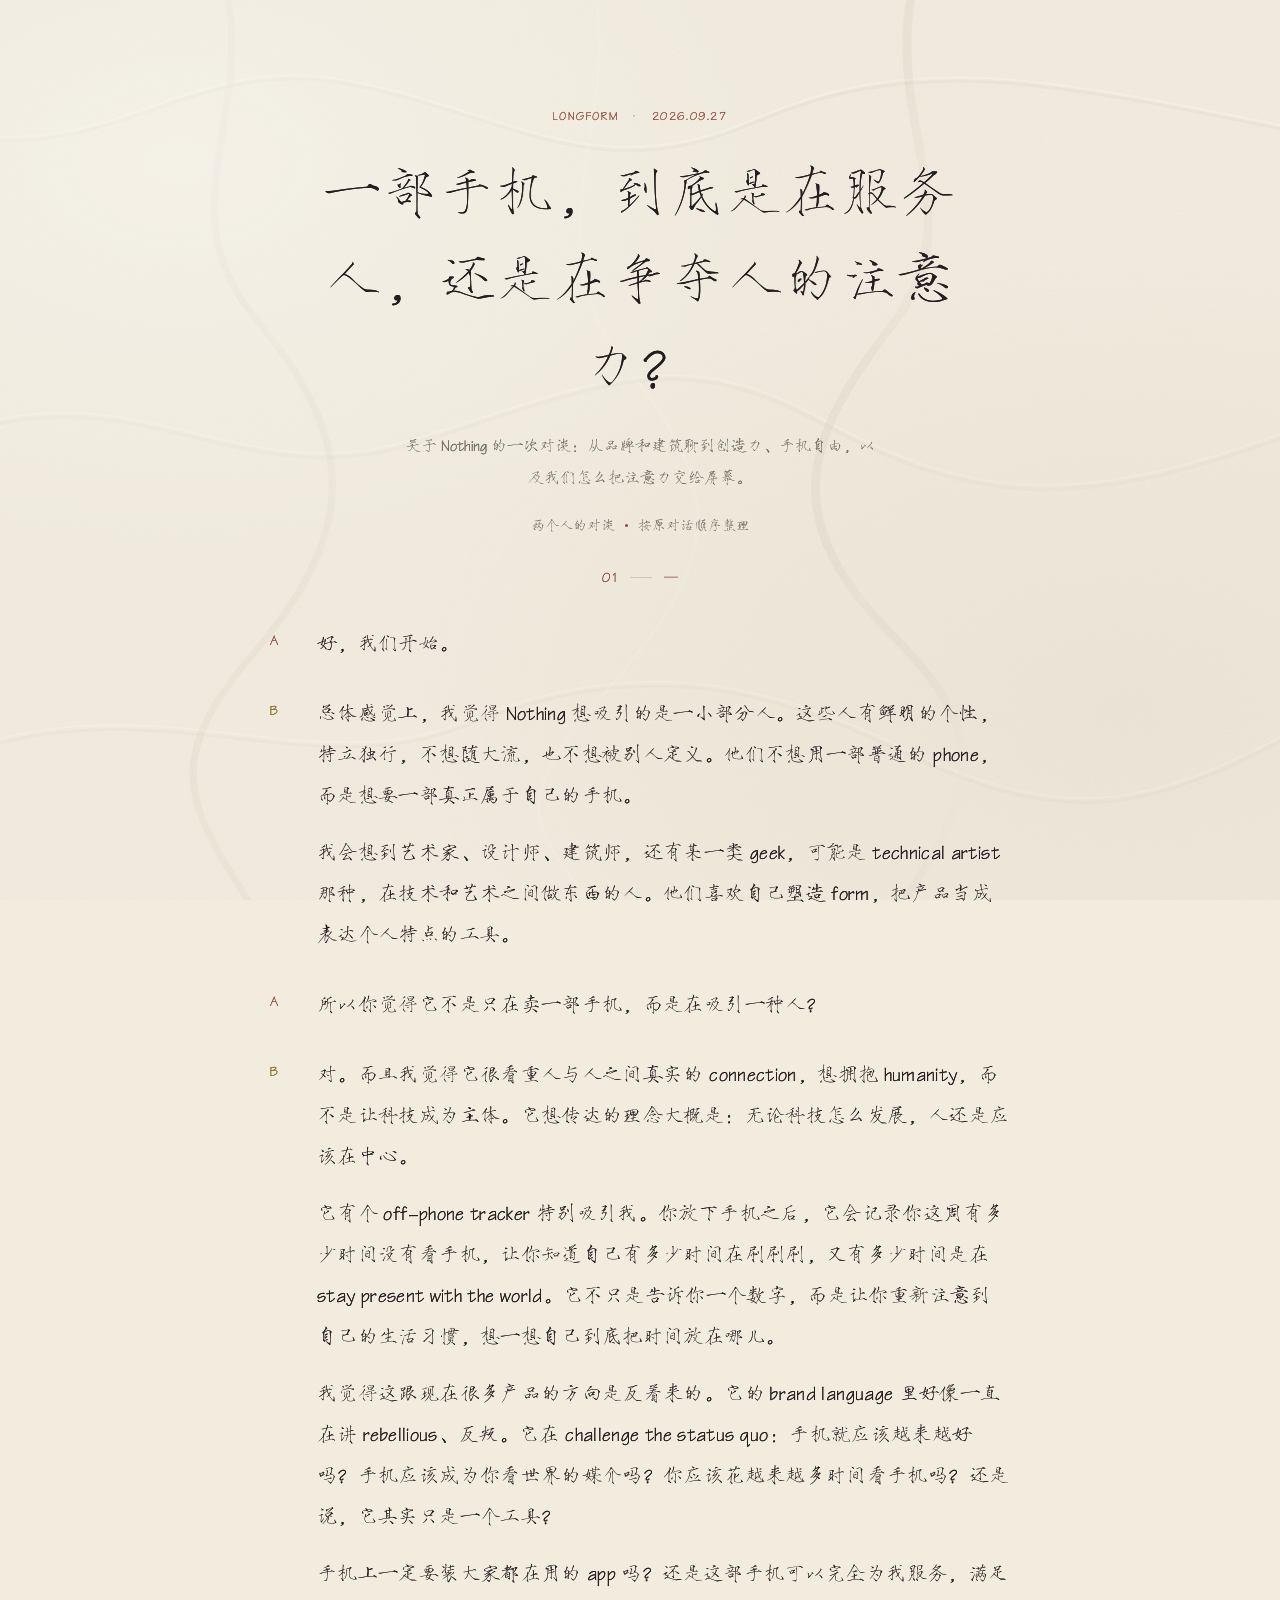
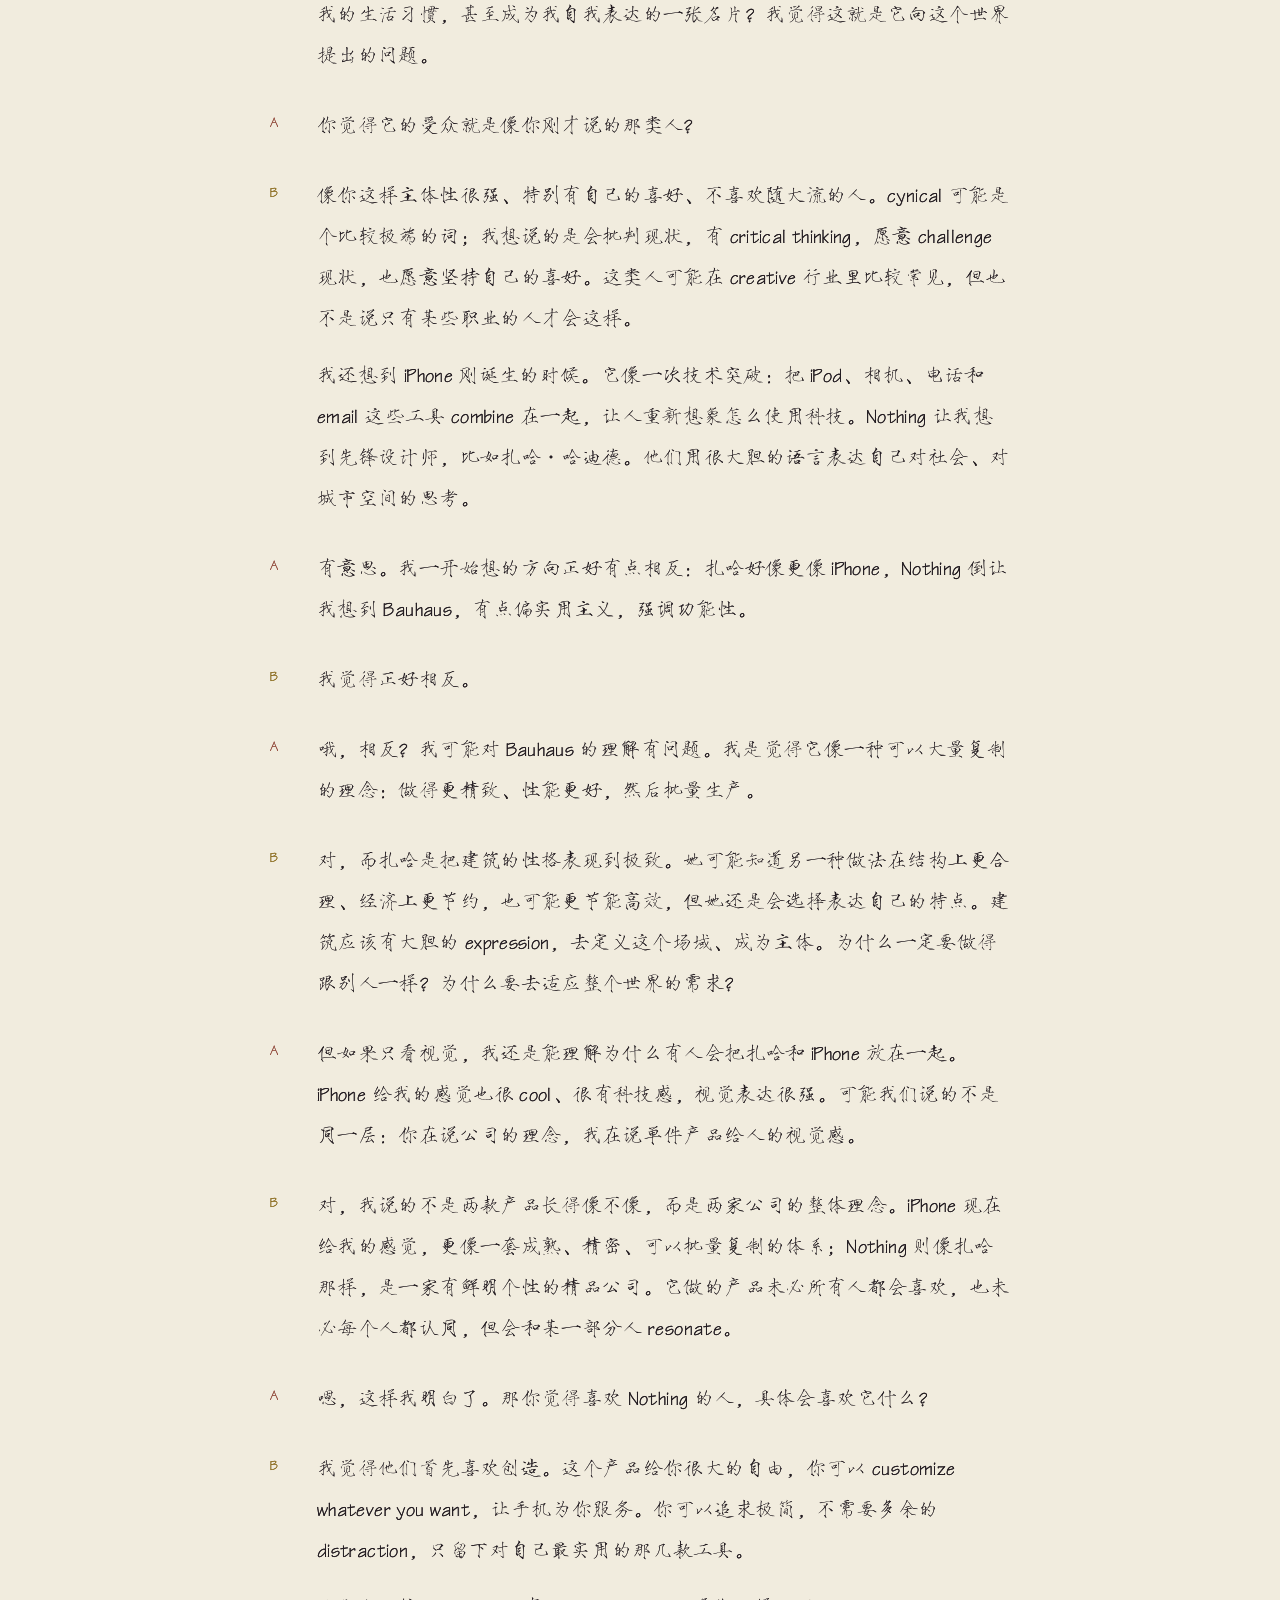
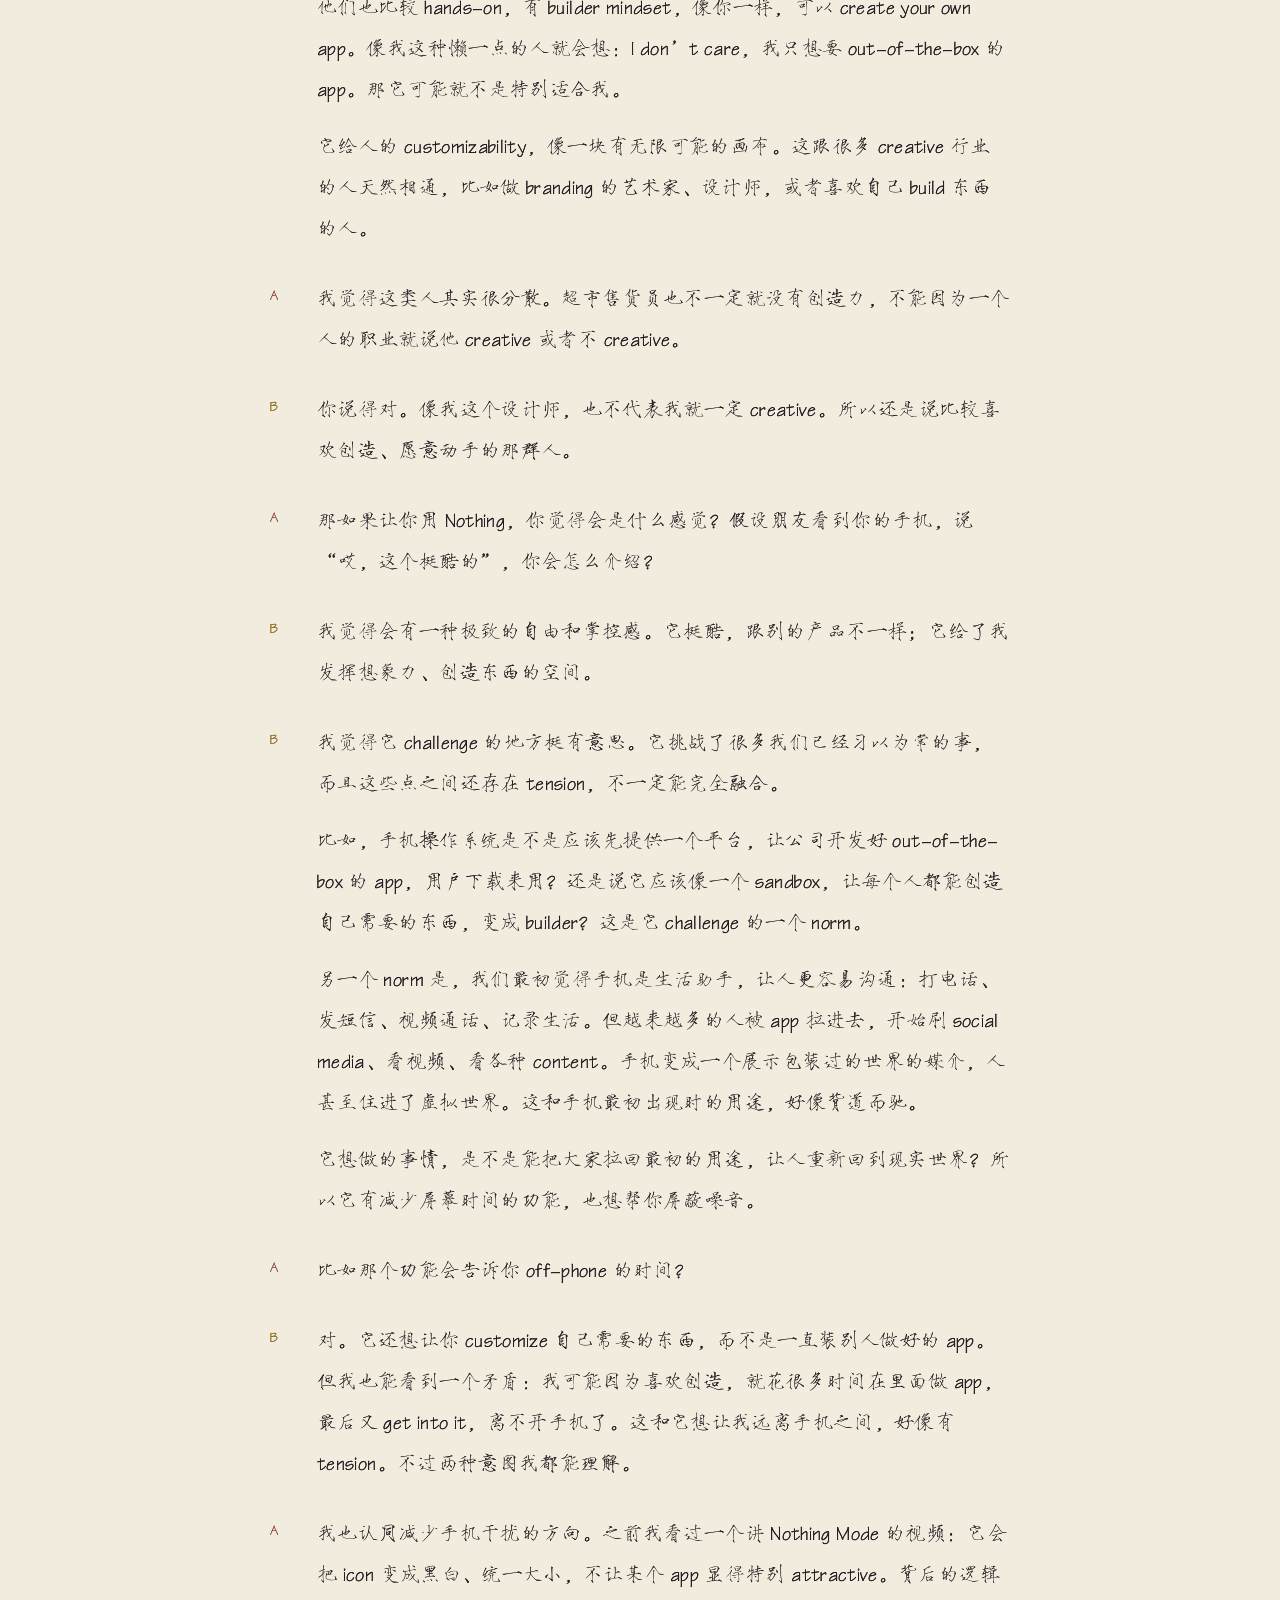
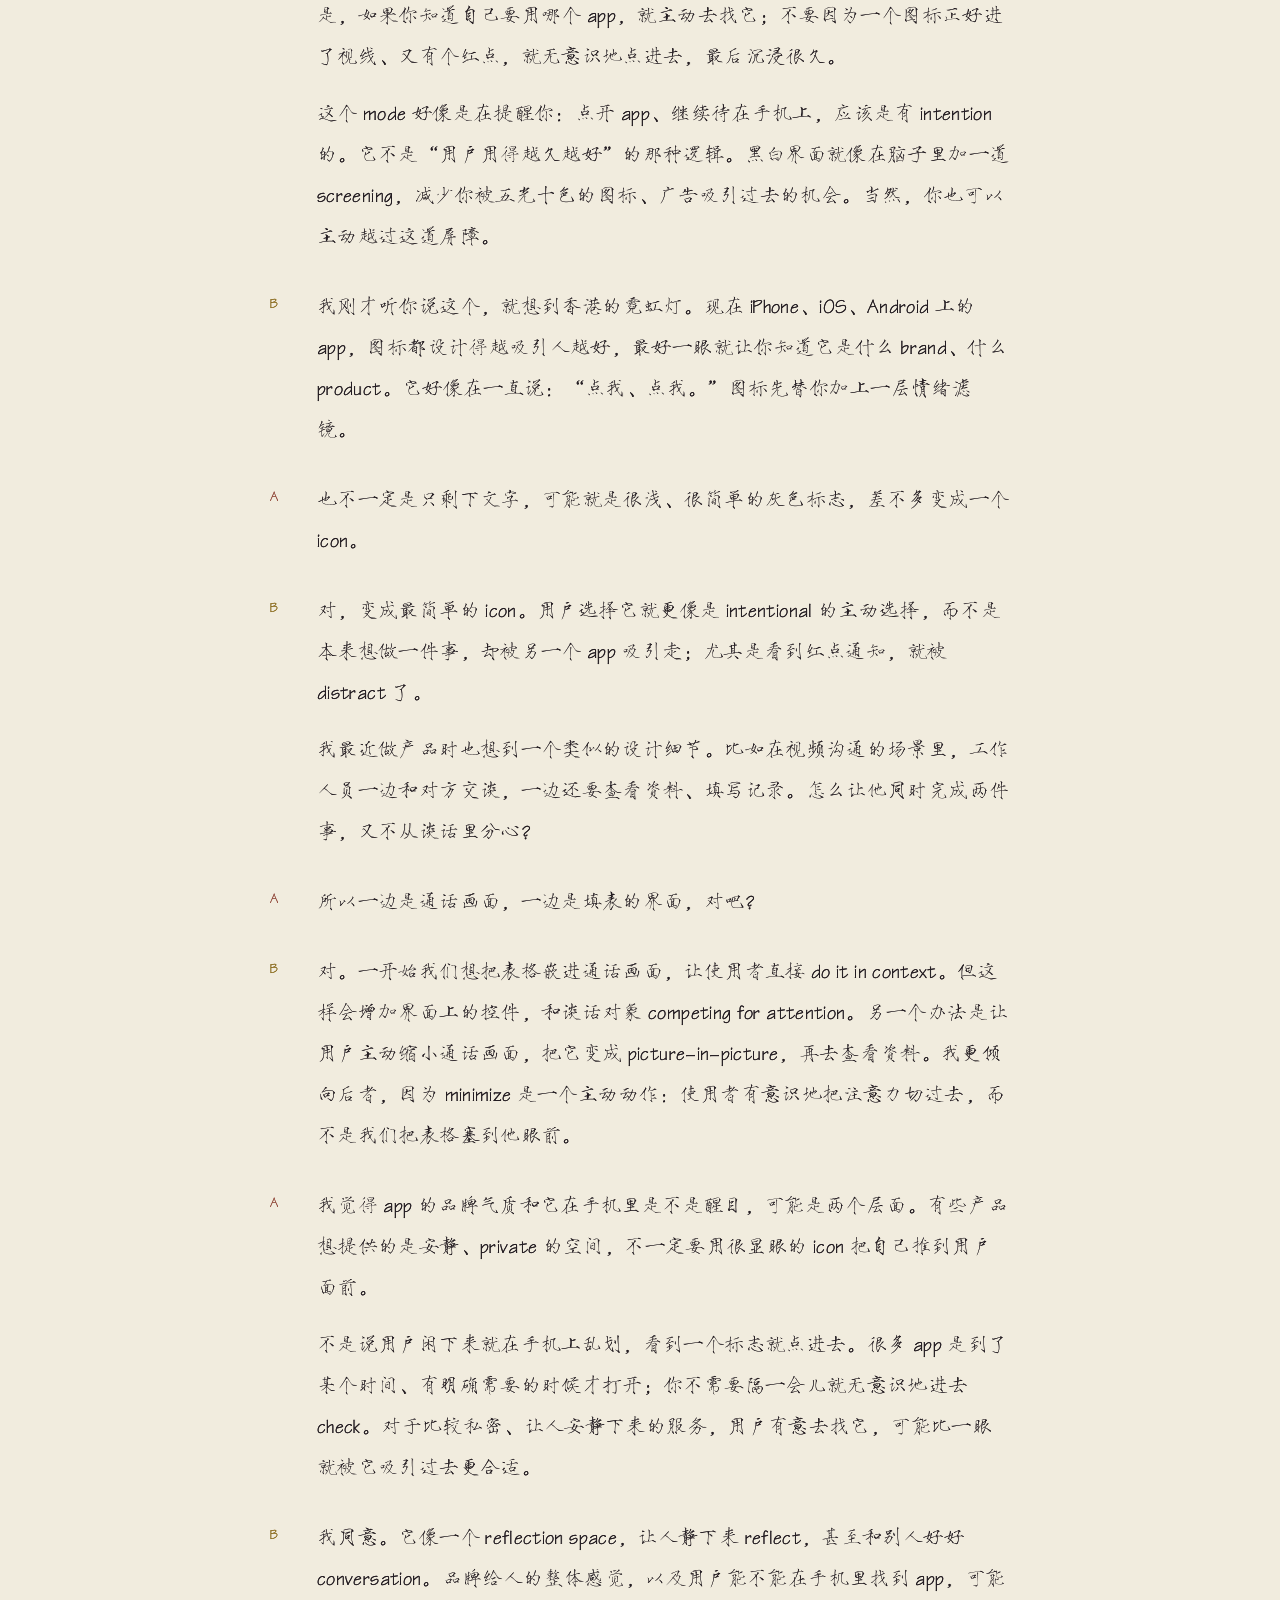
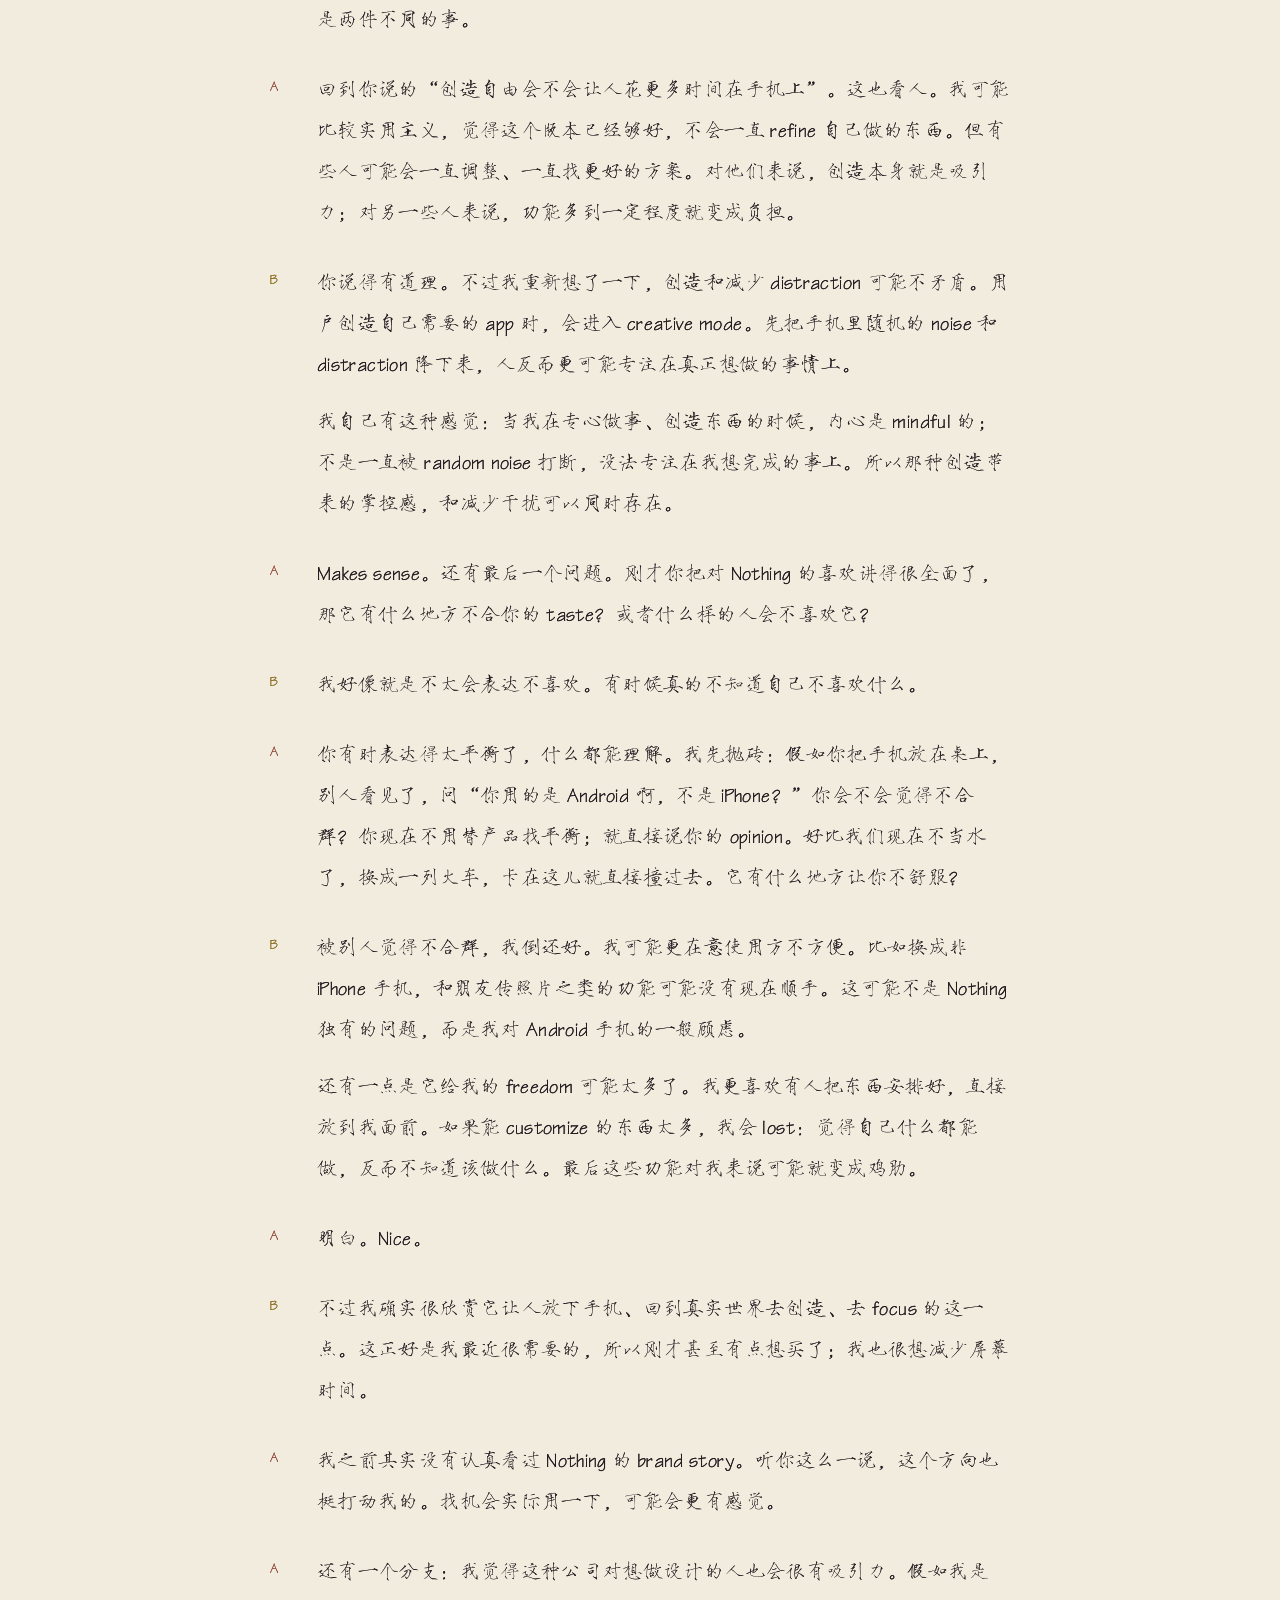
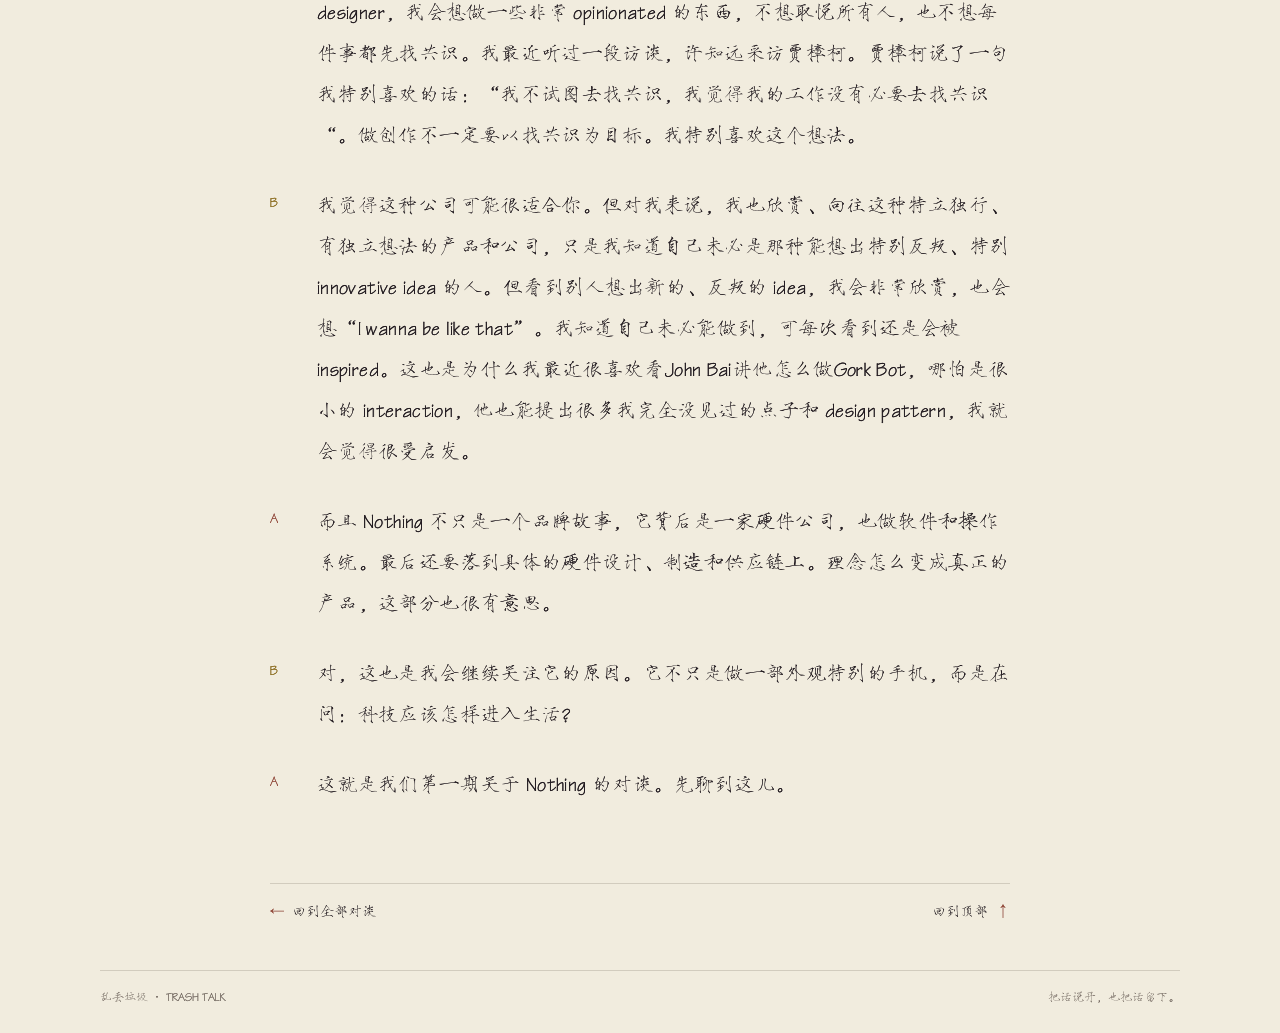
==== commit b7b914a8: "Refresh Trash Talk typography and paper layout" ====
--- a/site/articles/2026-09-27-part-1.html
+++ b/site/articles/2026-09-27-part-1.html
@@ -7,20 +7,10 @@
   <meta name="description" content="关于 Nothing 的一次对谈：从品牌和建筑聊到创造力、手机自由，以及我们怎么把注意力交给屏幕。">
   <title>一部手机，到底是在服务人，还是在争夺人的注意力？ · 乱丢垃圾 / Trash Talk</title>
   <link rel="icon" href="../assets/branding/trash-talk-icon.svg" type="image/svg+xml">
-  <link rel="preconnect" href="https://fonts.googleapis.com">
-  <link rel="preconnect" href="https://fonts.gstatic.com" crossorigin>
-  <link href="https://fonts.googleapis.com/css2?family=Noto+Serif+SC:wght@400;500;600;700&display=swap" rel="stylesheet">
   <link rel="stylesheet" href="../assets/site.css">
 </head>
 <body class="article-page">
   <a class="skip-link" href="#main">跳到正文</a>
-  <header class="site-header article-header">
-    <a class="brand" href="../index.html" aria-label="回到 Trash Talk 首页">
-      <img src="../assets/branding/trash-talk-icon.svg" width="46" height="46" alt="">
-      <span class="brand-copy"><span class="brand-cn">乱丢垃圾</span><span class="brand-en">TRASH TALK</span></span>
-    </a>
-    <a class="back-link" href="../index.html#archive">所有对谈 <span aria-hidden="true">↗</span></a>
-  </header>
   <main id="main" class="article-shell">
     <header class="article-intro">
       <p class="eyebrow"><span>LONGFORM</span><span>·</span><time datetime="2026-09-27">2026.09.27</time></p>
--- a/site/assets/site.css
+++ b/site/assets/site.css
@@ -1,15 +1,14 @@
 :root {
   color-scheme: light;
-  --paper: #f5f1e7;
-  --paper-deep: #ebe4d5;
-  --ink: #1b111e;
-  --muted: #716b66;
-  --line: #d7cfc0;
+  --paper: #f1ecde;
+  --paper-shadow: #dfd5c0;
+  --ink: #241d22;
+  --muted: #756b63;
+  --line: rgb(76 60 49 / 18%);
   --yellow: #ffd32a;
-  --red: #b53c2b;
-  --song: "Noto Serif SC", "Songti SC", "SimSun", serif;
-  --calligraphy: "FZ Shoujin", var(--song);
-  --page: min(1160px, calc(100% - 72px));
+  --red: #934b3c;
+  --print: "FZ Shoujin", "Songti SC", "SimSun", serif;
+  --page: min(1080px, calc(100% - 72px));
 }
 
 @font-face {
@@ -21,139 +20,161 @@
 }
 
 * { box-sizing: border-box; }
-html { scroll-behavior: smooth; background: var(--paper); }
+html { min-height: 100%; background: var(--paper); scroll-behavior: smooth; }
 body {
+  position: relative;
+  isolation: isolate;
+  min-height: 100vh;
   margin: 0;
-  background: var(--paper);
   color: var(--ink);
-  font-family: var(--song);
-  -webkit-font-smoothing: antialiased;
+  font-family: var(--print);
+  -webkit-font-smoothing: auto;
   text-rendering: optimizeLegibility;
+  text-shadow: 0 0 .35px currentColor, .12px .12px rgb(36 29 34 / 9%);
+}
+body::before {
+  position: fixed;
+  z-index: -1;
+  inset: 0;
+  pointer-events: none;
+  content: "";
+  opacity: .52;
+  background-image:
+    radial-gradient(ellipse at 14% 18%, rgb(255 255 255 / 58%), transparent 38%),
+    radial-gradient(ellipse at 88% 79%, rgb(133 106 77 / 10%), transparent 45%),
+    url("paper-texture.svg");
+  background-size: cover, cover, cover;
+  mix-blend-mode: multiply;
 }
 a { color: inherit; text-decoration: none; }
 a:focus-visible { outline: 2px solid var(--red); outline-offset: 5px; }
 ::selection { color: var(--ink); background: var(--yellow); }
 
+.visually-hidden {
+  position: absolute;
+  width: 1px;
+  height: 1px;
+  padding: 0;
+  margin: -1px;
+  overflow: hidden;
+  clip: rect(0, 0, 0, 0);
+  white-space: nowrap;
+  border: 0;
+}
 .skip-link {
-  position: absolute; z-index: 10; left: 16px; top: 12px; padding: 10px 14px;
-  background: var(--ink); color: var(--paper); transform: translateY(-160%);
+  position: absolute;
+  z-index: 2;
+  top: 12px;
+  left: 16px;
+  padding: 10px 14px;
+  transform: translateY(-160%);
+  background: var(--ink);
+  color: var(--paper);
 }
 .skip-link:focus { transform: translateY(0); }
-.site-header, .site-footer { width: var(--page); margin-inline: auto; }
-.site-header {
-  min-height: 92px; display: flex; align-items: center; justify-content: space-between;
-  border-bottom: 1px solid var(--line);
-}
-.brand { display: inline-flex; align-items: center; gap: 12px; }
-.brand img { display: block; border-radius: 11px; }
-.brand-copy { display: grid; gap: 1px; }
-.brand-cn { font-family: var(--calligraphy); font-size: 20px; line-height: 1.05; }
-.brand-en { font: 600 10px/1.2 var(--song); letter-spacing: .19em; }
-.nav-link, .back-link {
-  display: inline-flex; align-items: center; gap: 10px; font-size: 13px; letter-spacing: .04em;
-}
-.nav-link span, .back-link span { color: var(--red); font-size: 17px; transition: transform .2s ease; }
-.nav-link:hover span { transform: translateY(3px); }
-.back-link:hover span { transform: translate(2px, -2px); }
 
 .hero {
-  position: relative; width: var(--page); min-height: 630px; margin: 0 auto;
-  display: grid; grid-template-columns: 1fr .82fr; align-items: center; gap: 5vw;
-  padding: 64px 0 86px;
+  display: grid;
+  grid-template-columns: minmax(0, 1fr) minmax(230px, 350px);
+  align-items: center;
+  gap: clamp(36px, 9vw, 130px);
+  width: var(--page);
+  min-height: min(690px, 82vh);
+  margin-inline: auto;
+  padding-block: 72px 94px;
 }
-.hero-copy { position: relative; z-index: 1; padding-left: clamp(0px, 4vw, 52px); }
-.eyebrow { margin: 0; color: var(--red); font: 600 10px/1.5 var(--song); letter-spacing: .19em; }
-.hero-copy > .eyebrow { display: flex; gap: 10px; align-items: center; }
-.hero-copy > .eyebrow span:nth-child(2) { color: var(--line); }
-.hero h1 { display: grid; margin: 31px 0 0; font-weight: 400; }
-.hero-calligraphy { font: 400 clamp(56px, 8vw, 105px)/1.12 var(--calligraphy); letter-spacing: .04em; }
-.hero-title-en { margin: 9px 0 0 6px; color: var(--red); font: 600 clamp(14px, 1.5vw, 19px)/1 var(--song); letter-spacing: .24em; }
-.hero-deck { margin: 34px 0 12px; font-size: clamp(23px, 3.3vw, 38px); line-height: 1.55; letter-spacing: .035em; }
-.hero-note { margin: 0; color: var(--muted); font-size: 14px; line-height: 1.95; }
-.read-link { display: inline-flex; gap: 13px; margin-top: 31px; padding-bottom: 7px; border-bottom: 1px solid var(--ink); font-size: 13px; }
+.hero-copy { max-width: 590px; }
+.eyebrow {
+  margin: 0;
+  color: var(--red);
+  font: 400 .75rem/1.6 var(--print);
+  letter-spacing: .13em;
+}
+.hero-deck {
+  margin: 30px 0 14px;
+  font-size: clamp(2rem, 4.2vw, 3.25rem);
+  line-height: 1.55;
+  letter-spacing: .035em;
+}
+.hero-note { max-width: 39em; margin: 0; color: var(--muted); font-size: 1rem; line-height: 2; }
+.read-link { display: inline-flex; align-items: center; gap: 12px; margin-top: 30px; padding-bottom: 5px; border-bottom: 1px solid var(--ink); font-size: .9rem; }
 .read-link span { color: var(--red); transition: transform .2s ease; }
-.read-link:hover span { transform: translateY(3px); }
-.hero-mark { justify-self: center; width: min(100%, 390px); margin: 0; }
-.hero-mark img { display: block; width: 100%; height: auto; border-radius: 15%; box-shadow: 0 18px 45px rgb(30 18 31 / 9%); }
-.hero-mark figcaption { display: flex; justify-content: space-between; padding: 13px 2px 0; color: var(--muted); font: 600 9px/1.3 var(--song); letter-spacing: .13em; }
-.hero-side-note { position: absolute; right: -4px; top: 50%; color: #a59d90; font: 600 8px/1 var(--song); letter-spacing: .19em; writing-mode: vertical-rl; }
+.read-link:hover span { transform: translateY(4px); }
+.hero-mark { width: min(100%, 350px); margin: 0; }
+.hero-mark img { display: block; width: 100%; height: auto; border-radius: 14%; }
 
-.archive { width: var(--page); margin: 0 auto; padding: 38px clamp(0px, 4vw, 52px) 106px; border-top: 1px solid var(--line); }
-.section-heading { display: flex; align-items: end; justify-content: space-between; margin-bottom: 23px; }
-.section-heading h2 { margin: 13px 0 0; font-size: clamp(25px, 3vw, 35px); font-weight: 500; letter-spacing: .035em; }
-.archive-count { margin: 0 0 3px; font-size: 12px; }
+.archive { width: var(--page); margin: 0 auto; padding: 42px clamp(0px, 4vw, 52px) 100px; border-top: 1px solid var(--line); }
+.section-heading { display: flex; align-items: end; justify-content: space-between; gap: 20px; margin-bottom: 24px; }
+.section-heading h2 { margin: 11px 0 0; font-size: clamp(1.8rem, 3vw, 2.4rem); font-weight: 400; line-height: 1.45; }
+.archive-count { margin: 0 0 3px; color: var(--muted); font-size: .9rem; }
 .archive-count:first-letter { color: var(--red); }
-.archive-count span { margin-left: 4px; color: var(--muted); font-size: 11px; }
 .archive-list { border-top: 1px solid var(--line); }
 .archive-item {
-  display: grid; grid-template-columns: 65px minmax(0, 1fr) 34px; align-items: center; gap: 20px;
-  min-height: 152px; padding: 22px 6px 22px 2px; border-bottom: 1px solid var(--line);
-  transition: padding .2s ease, background .2s ease;
+  display: grid;
+  grid-template-columns: 45px minmax(0, 1fr) 22px;
+  align-items: start;
+  gap: 18px;
+  padding: 25px 3px;
+  border-bottom: 1px solid var(--line);
+  transition: padding .2s ease;
 }
-.archive-item:hover { padding-inline: 13px; background: rgb(255 211 42 / 9%); }
-.archive-number { align-self: start; padding-top: 5px; color: var(--red); font-size: 13px; }
+.archive-item:hover { padding-inline: 12px; }
+.archive-number { padding-top: 5px; color: var(--red); font-size: .9rem; }
 .archive-copy { display: grid; gap: 8px; }
-.archive-meta { color: var(--muted); font-size: 10px; letter-spacing: .13em; }
+.archive-meta { color: var(--muted); font-size: .8rem; letter-spacing: .08em; }
 .archive-meta i { padding-inline: 5px; color: var(--red); font-style: normal; }
-.archive-title { font-size: clamp(20px, 2.3vw, 29px); line-height: 1.45; letter-spacing: .01em; }
-.archive-deck { max-width: 70ch; color: var(--muted); font-size: 12px; line-height: 1.85; }
-.archive-arrow { justify-self: end; color: var(--red); font-size: 22px; transition: transform .2s ease; }
+.archive-title { font-size: clamp(1.35rem, 2.4vw, 1.85rem); line-height: 1.55; }
+.archive-deck { max-width: 66ch; color: var(--muted); font-size: .9rem; line-height: 1.9; }
+.archive-arrow { justify-self: end; color: var(--red); font-size: 1.2rem; transition: transform .2s ease; }
 .archive-item:hover .archive-arrow { transform: translate(3px, -3px); }
-.empty-note { padding: 34px 0; color: var(--muted); font-size: 14px; }
-.site-footer { display: flex; justify-content: space-between; gap: 20px; padding: 21px 0 28px; border-top: 1px solid var(--line); color: var(--muted); font-size: 10px; letter-spacing: .04em; }
+.empty-note { padding: 34px 0; color: var(--muted); font-size: 1rem; }
+.site-footer { display: flex; justify-content: space-between; gap: 20px; width: var(--page); margin-inline: auto; padding: 20px 0 28px; border-top: 1px solid var(--line); color: var(--muted); font-size: .75rem; }
 
 .article-shell { width: min(740px, calc(100% - 44px)); margin-inline: auto; }
-.article-intro { padding: clamp(63px, 11vw, 118px) 0 41px; text-align: center; }
+.article-intro { padding: clamp(58px, 10vw, 108px) 0 36px; text-align: center; }
 .article-intro .eyebrow { display: flex; justify-content: center; gap: 10px; align-items: center; }
 .article-intro .eyebrow span:nth-child(2) { color: var(--line); }
-.article-intro h1 { max-width: 18em; margin: 28px auto 0; font-size: clamp(34px, 6.1vw, 58px); font-weight: 500; line-height: 1.43; letter-spacing: .025em; }
-.article-deck { max-width: 49ch; margin: 22px auto 0; color: var(--muted); font-size: 15px; line-height: 2; }
-.article-meta { display: flex; justify-content: center; align-items: center; gap: 10px; margin-top: 27px; color: var(--muted); font-size: 11px; }
+.article-intro h1 { max-width: 19em; margin: 25px auto 0; font-size: clamp(2rem, 5.5vw, 3.5rem); font-weight: 400; line-height: 1.55; letter-spacing: .025em; }
+.article-deck { max-width: 48ch; margin: 18px auto 0; color: var(--muted); font-size: 1rem; line-height: 2; }
+.article-meta { display: flex; justify-content: center; align-items: center; gap: 10px; margin-top: 23px; color: var(--muted); font-size: .85rem; }
 .meta-dot { width: 3px; height: 3px; border-radius: 50%; background: var(--red); }
-.article-rule { display: flex; align-items: center; gap: 12px; width: 80px; margin: 0 auto 43px; color: var(--red); font-size: 11px; }
+.article-rule { display: flex; align-items: center; gap: 12px; width: 76px; margin: 0 auto 38px; color: var(--red); font-size: .85rem; }
 .article-rule i { flex: 1; height: 1px; background: var(--line); }
-.dialogue { padding-bottom: 54px; }
-.turn { display: grid; grid-template-columns: 35px minmax(0, 1fr); gap: 15px; margin: 0 0 30px; }
-.speaker-label { padding-top: 7px; color: var(--red); font: 600 11px/1.5 var(--song); letter-spacing: .08em; }
-.speaker-b .speaker-label { color: #8d6b13; }
-.turn-copy p { margin: 0 0 17px; font-size: clamp(16px, 1.6vw, 18px); line-height: 2.06; letter-spacing: .018em; }
+.dialogue { padding-bottom: 48px; }
+.turn { display: grid; grid-template-columns: 32px minmax(0, 1fr); gap: 15px; margin: 0 0 29px; }
+.speaker-label { padding-top: 5px; color: var(--red); font-size: .9rem; line-height: 1.7; letter-spacing: .06em; }
+.speaker-b .speaker-label { color: #896919; }
+.turn-copy p { margin: 0 0 16px; font-size: clamp(1.1rem, 1.6vw, 1.25rem); line-height: 2.05; letter-spacing: .018em; }
 .turn-copy p:last-child { margin-bottom: 0; }
-.turn-copy strong { font-weight: 600; }
+.turn-copy strong { font-weight: 700; }
 .turn-copy em { font-style: italic; }
-.article-end { display: flex; justify-content: space-between; gap: 20px; padding: 21px 0 54px; border-top: 1px solid var(--line); font-size: 12px; }
+.article-end { display: flex; justify-content: space-between; gap: 20px; padding: 20px 0 50px; border-top: 1px solid var(--line); font-size: .9rem; }
 .article-end a { display: inline-flex; gap: 8px; }
 .article-end a span { color: var(--red); }
 .article-footer { margin-top: 0; }
 
 @media (max-width: 760px) {
   :root { --page: calc(100% - 38px); }
-  .site-header { min-height: 76px; }
-  .brand img { width: 40px; height: 40px; }
-  .hero { min-height: 0; grid-template-columns: 1fr; gap: 34px; padding: 58px 0 68px; }
-  .hero-copy { padding-left: 0; }
-  .hero h1 { margin-top: 23px; }
-  .hero-calligraphy { font-size: clamp(54px, 15vw, 82px); }
-  .hero-deck { margin-top: 24px; }
-  .hero-mark { width: min(72vw, 300px); }
-  .hero-side-note { right: 0; top: 57%; }
-  .archive { padding: 29px 0 72px; }
-  .archive-item { grid-template-columns: 34px minmax(0, 1fr) 22px; gap: 12px; min-height: 142px; }
-  .archive-title { font-size: 21px; }
-  .archive-deck { font-size: 11px; }
-  .site-footer { font-size: 9px; }
-  .article-intro { padding-top: 63px; }
-  .article-intro h1 { font-size: clamp(31px, 8.2vw, 43px); }
-  .article-deck { font-size: 14px; }
-  .turn { grid-template-columns: 24px minmax(0, 1fr); gap: 10px; margin-bottom: 25px; }
-  .turn-copy p { font-size: 16px; line-height: 2; }
+  .hero { grid-template-columns: 1fr; gap: 34px; min-height: 0; padding-block: 64px 72px; }
+  .hero-mark { grid-row: 1; width: min(58vw, 260px); justify-self: center; }
+  .hero-copy { text-align: center; }
+  .hero-deck { margin-top: 24px; font-size: clamp(1.8rem, 8vw, 2.5rem); }
+  .hero-note { margin-inline: auto; }
+  .archive { padding: 32px 0 68px; }
+  .archive-item { grid-template-columns: 30px minmax(0, 1fr) 17px; gap: 10px; padding-block: 21px; }
+  .archive-title { font-size: 1.35rem; }
+  .archive-deck { font-size: .85rem; }
+  .article-intro { padding-top: 60px; }
+  .article-intro h1 { font-size: clamp(1.9rem, 8vw, 2.75rem); }
+  .article-deck { font-size: .95rem; }
+  .turn { grid-template-columns: 23px minmax(0, 1fr); gap: 10px; margin-bottom: 24px; }
+  .turn-copy p { font-size: 1.1rem; line-height: 2; }
 }
 
 @media (max-width: 390px) {
   :root { --page: calc(100% - 30px); }
-  .hero-note { font-size: 13px; }
-  .archive-count { font-size: 10px; }
-  .archive-item { grid-template-columns: 27px minmax(0, 1fr) 18px; gap: 9px; }
-  .archive-title { font-size: 19px; }
+  .archive-count { font-size: .8rem; }
+  .archive-item { grid-template-columns: 25px minmax(0, 1fr) 15px; gap: 8px; }
   .site-footer { flex-direction: column; gap: 7px; }
 }
 
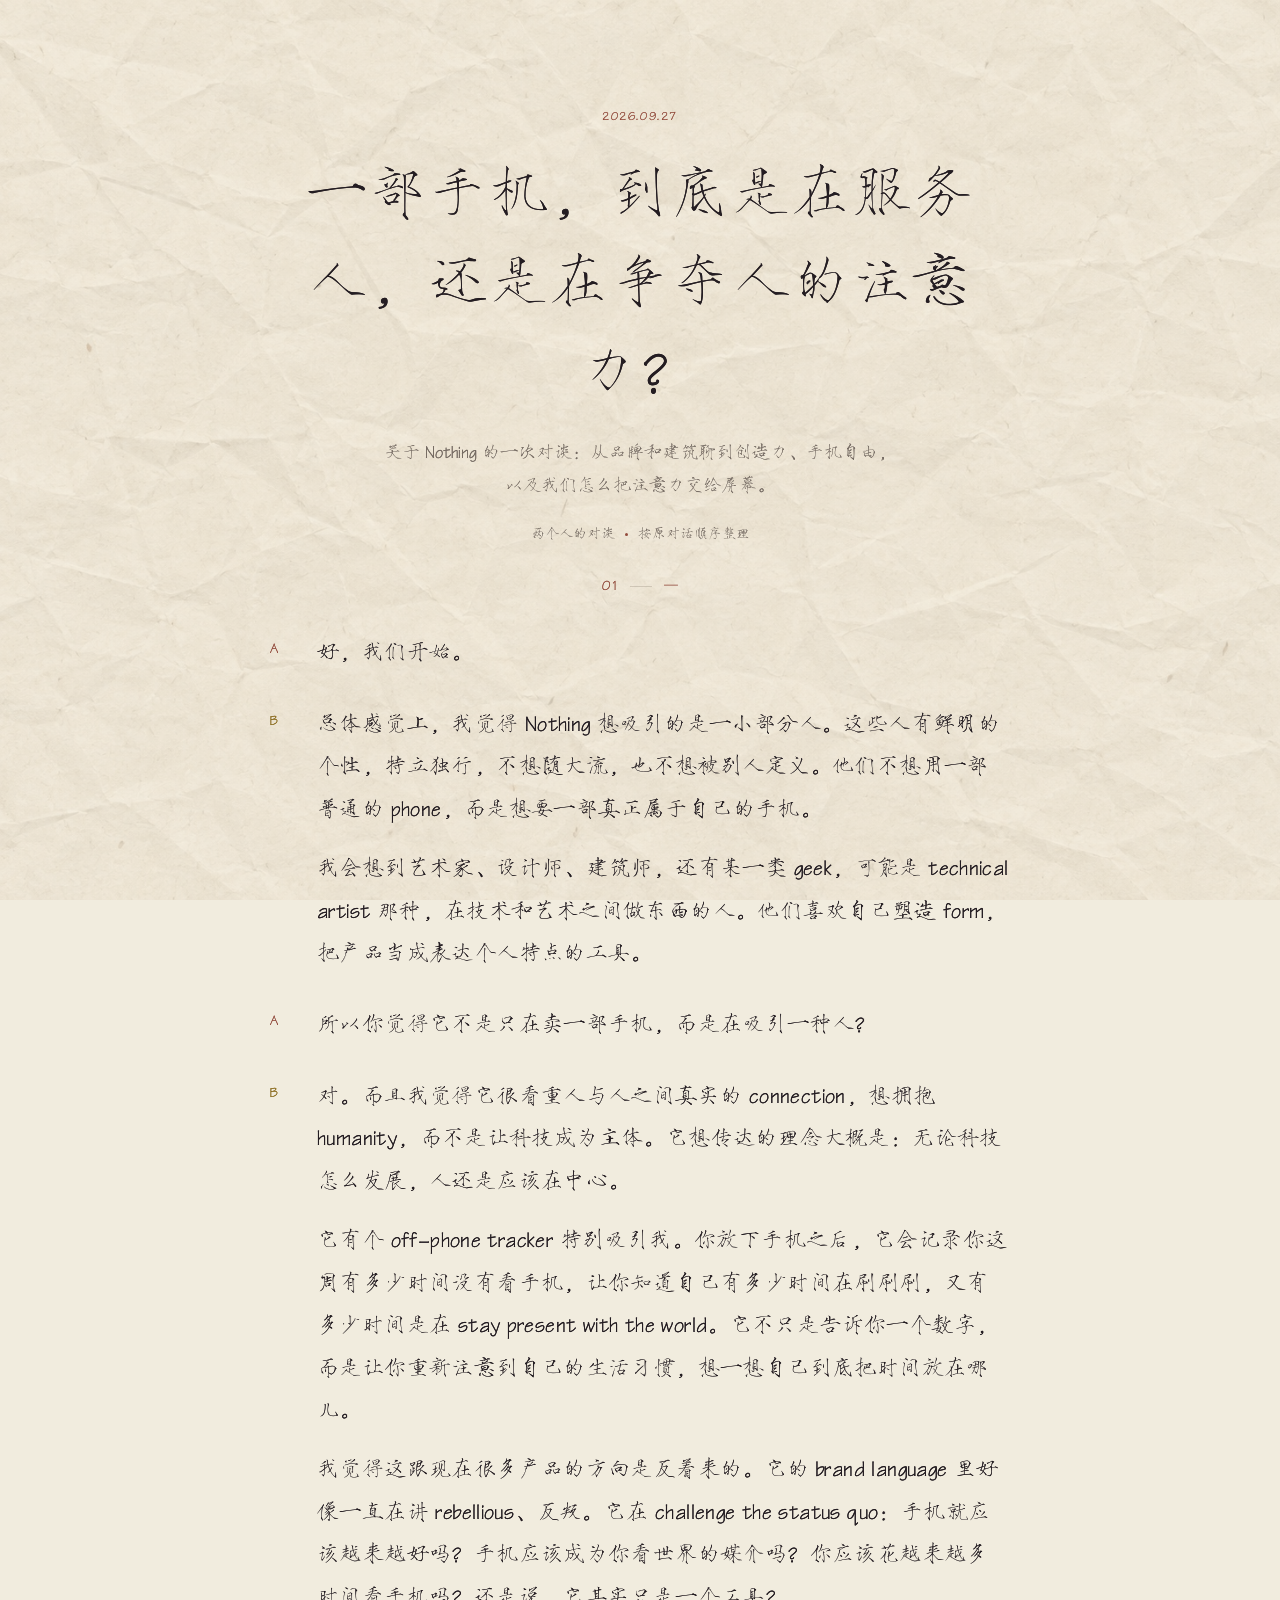
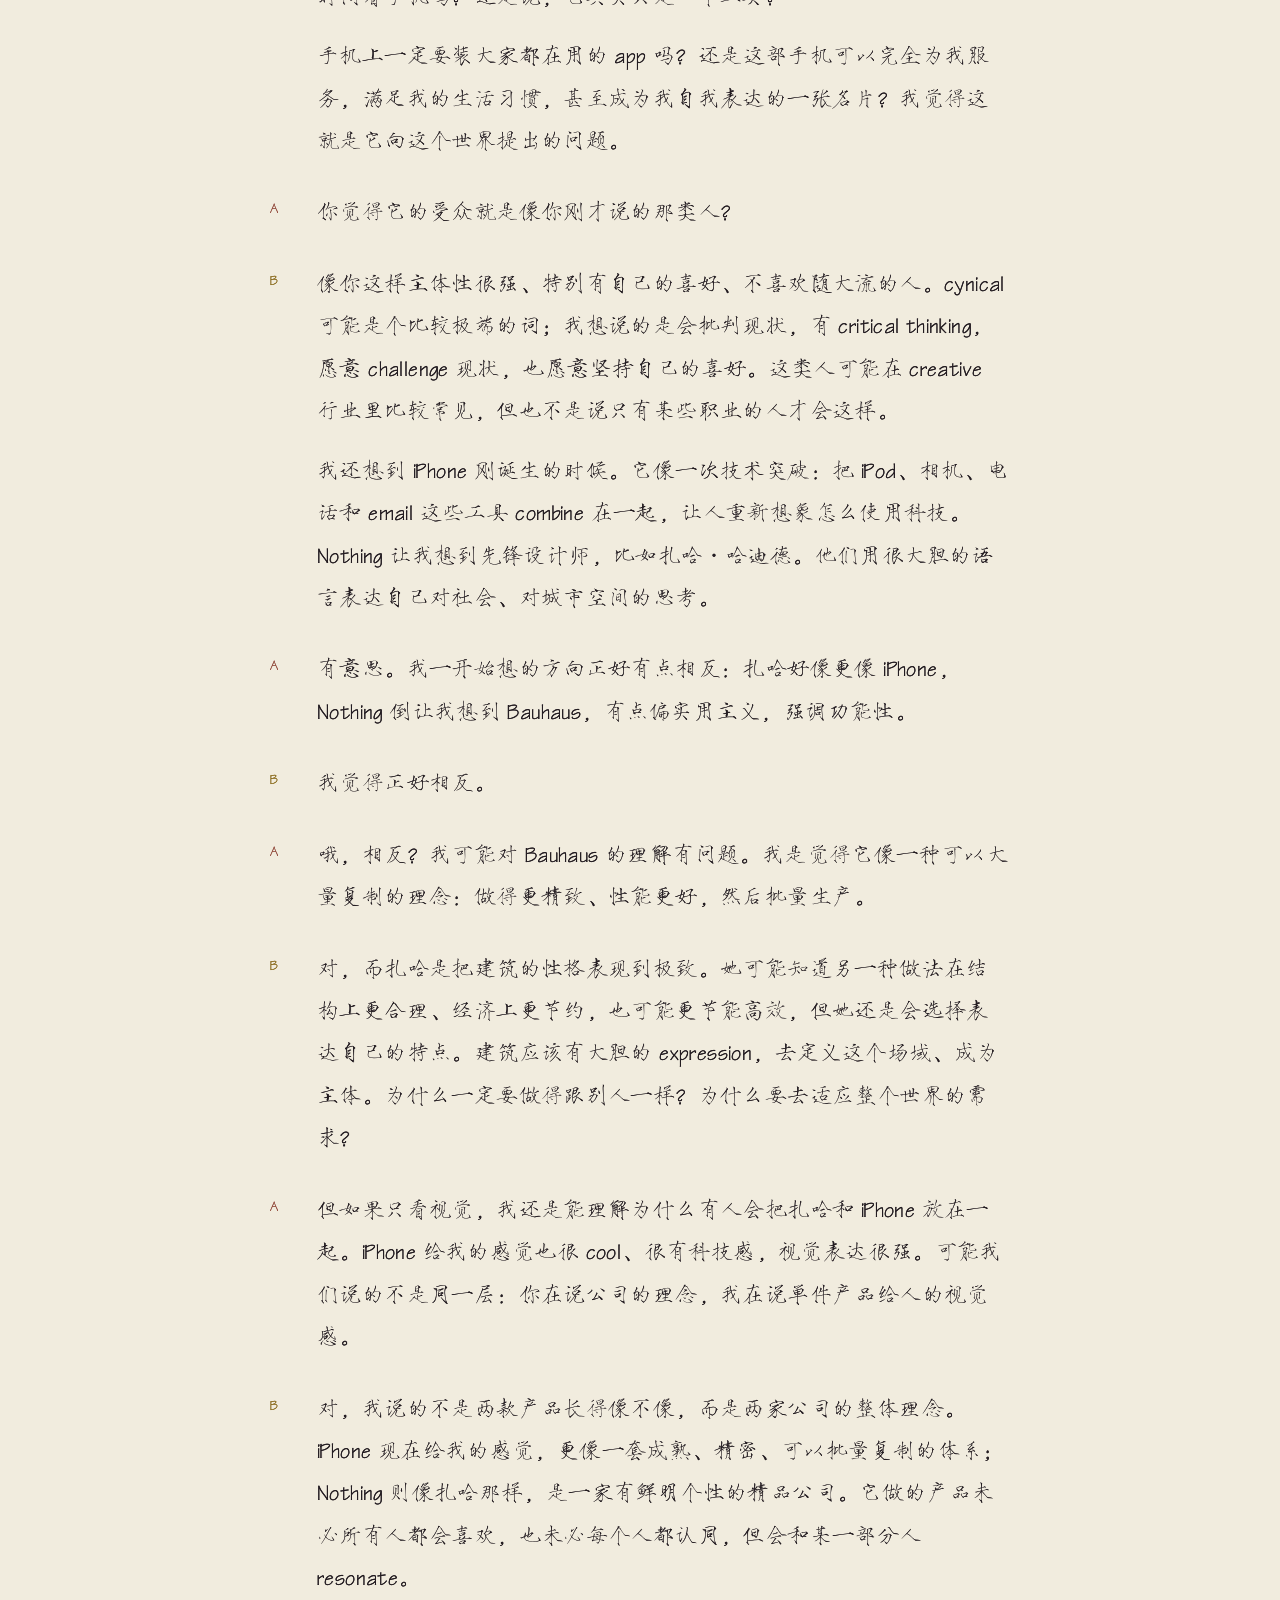
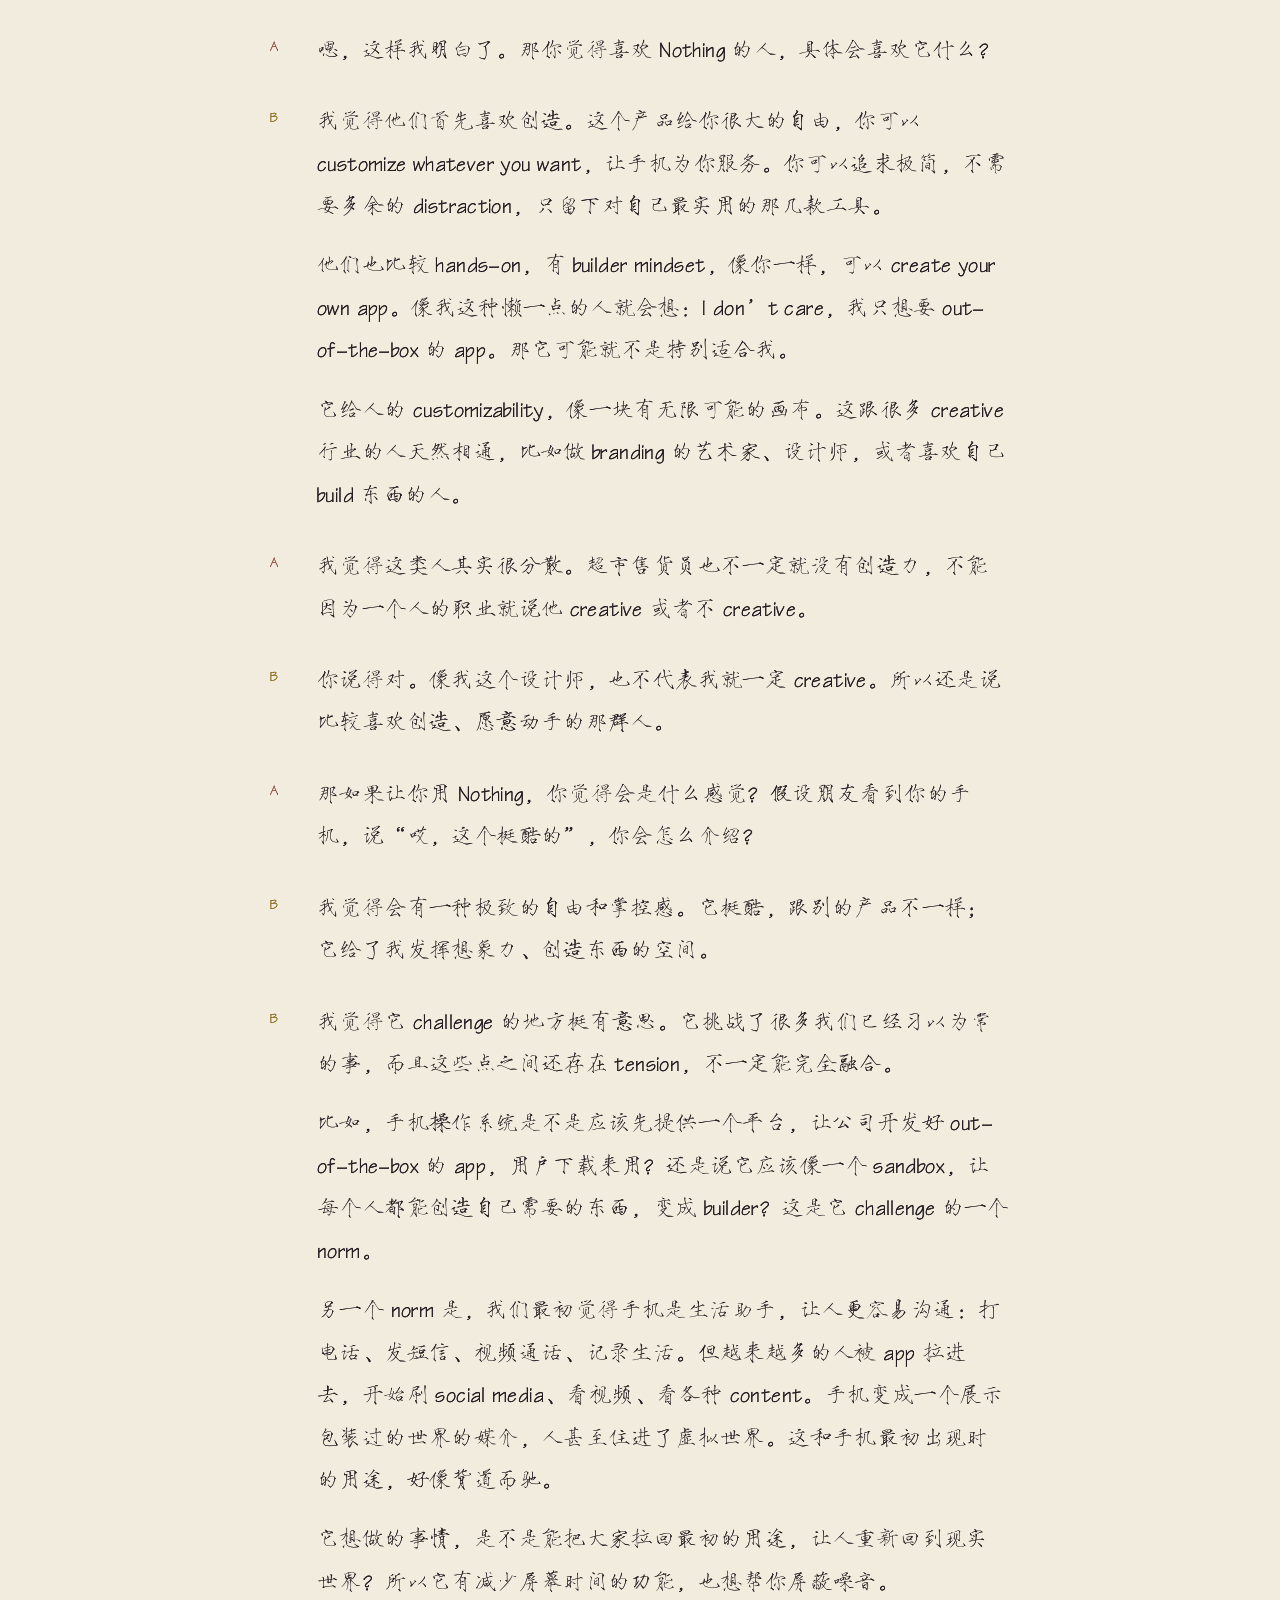
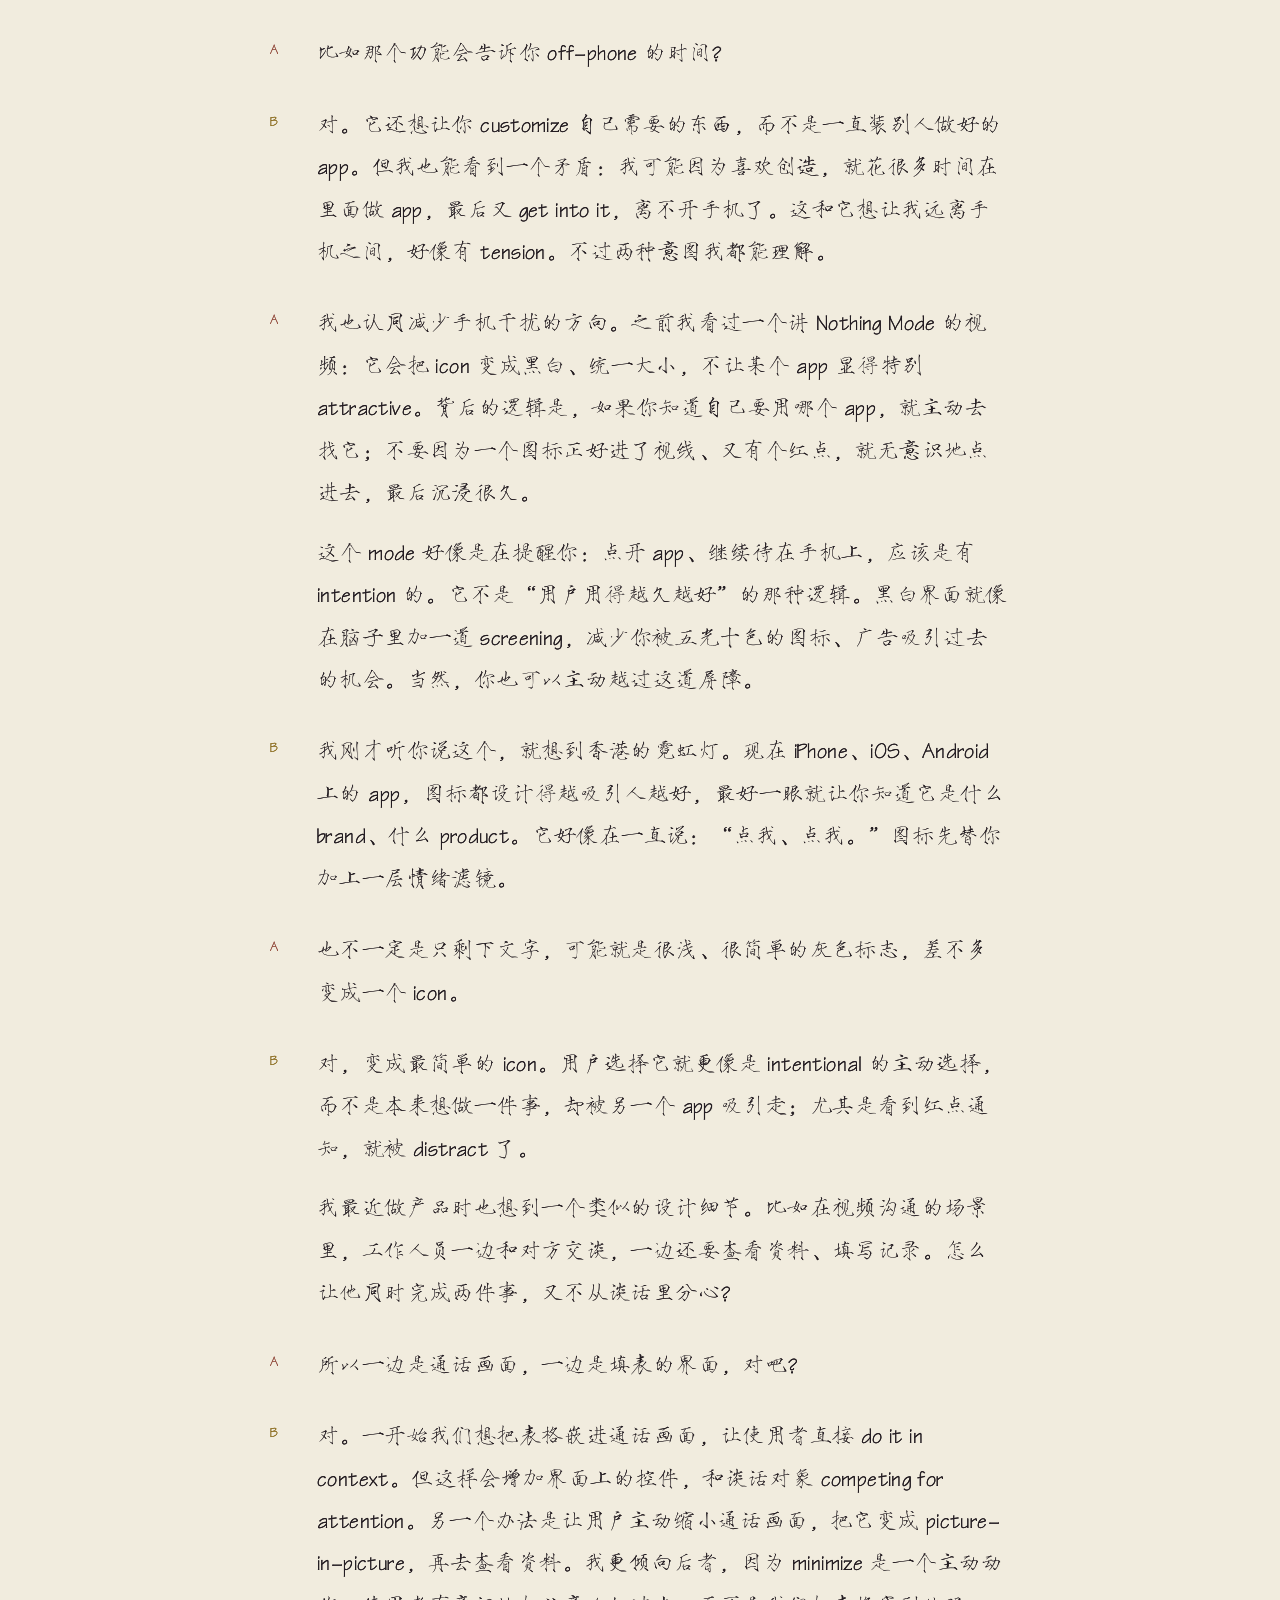
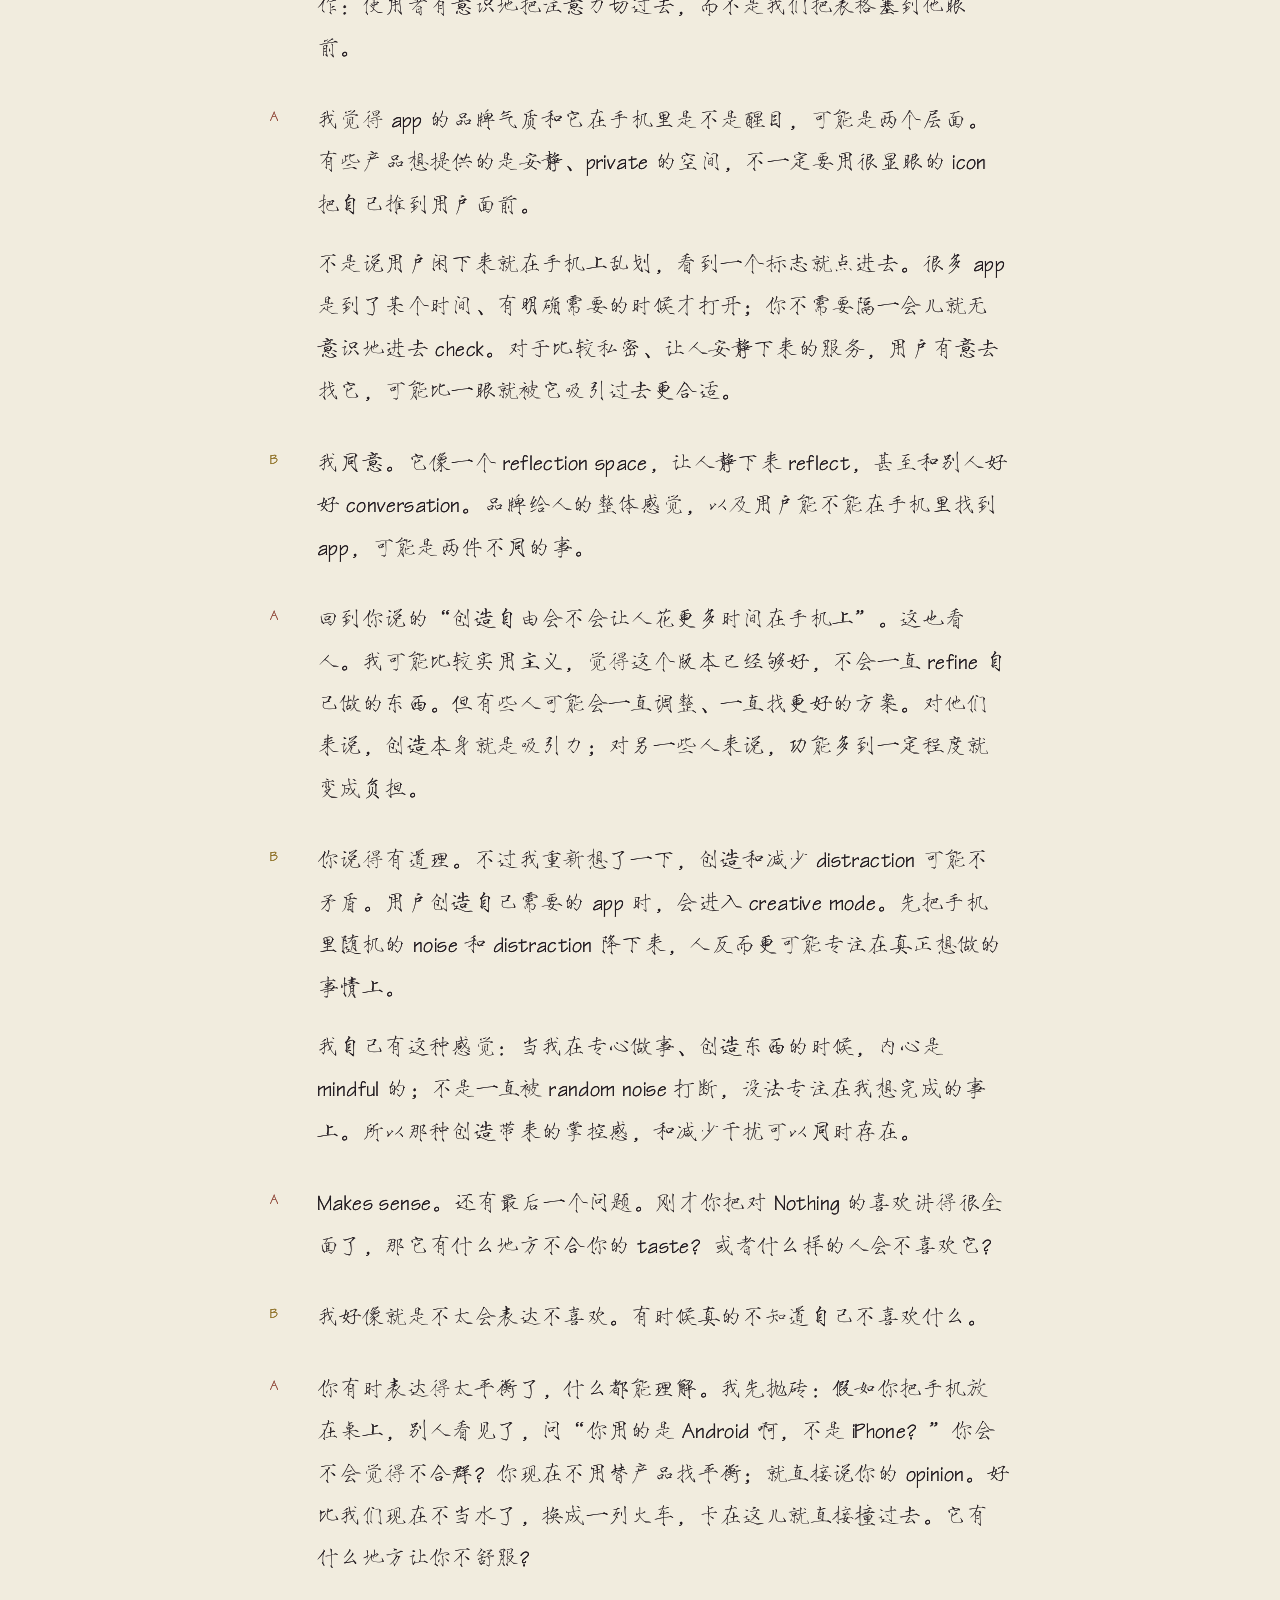
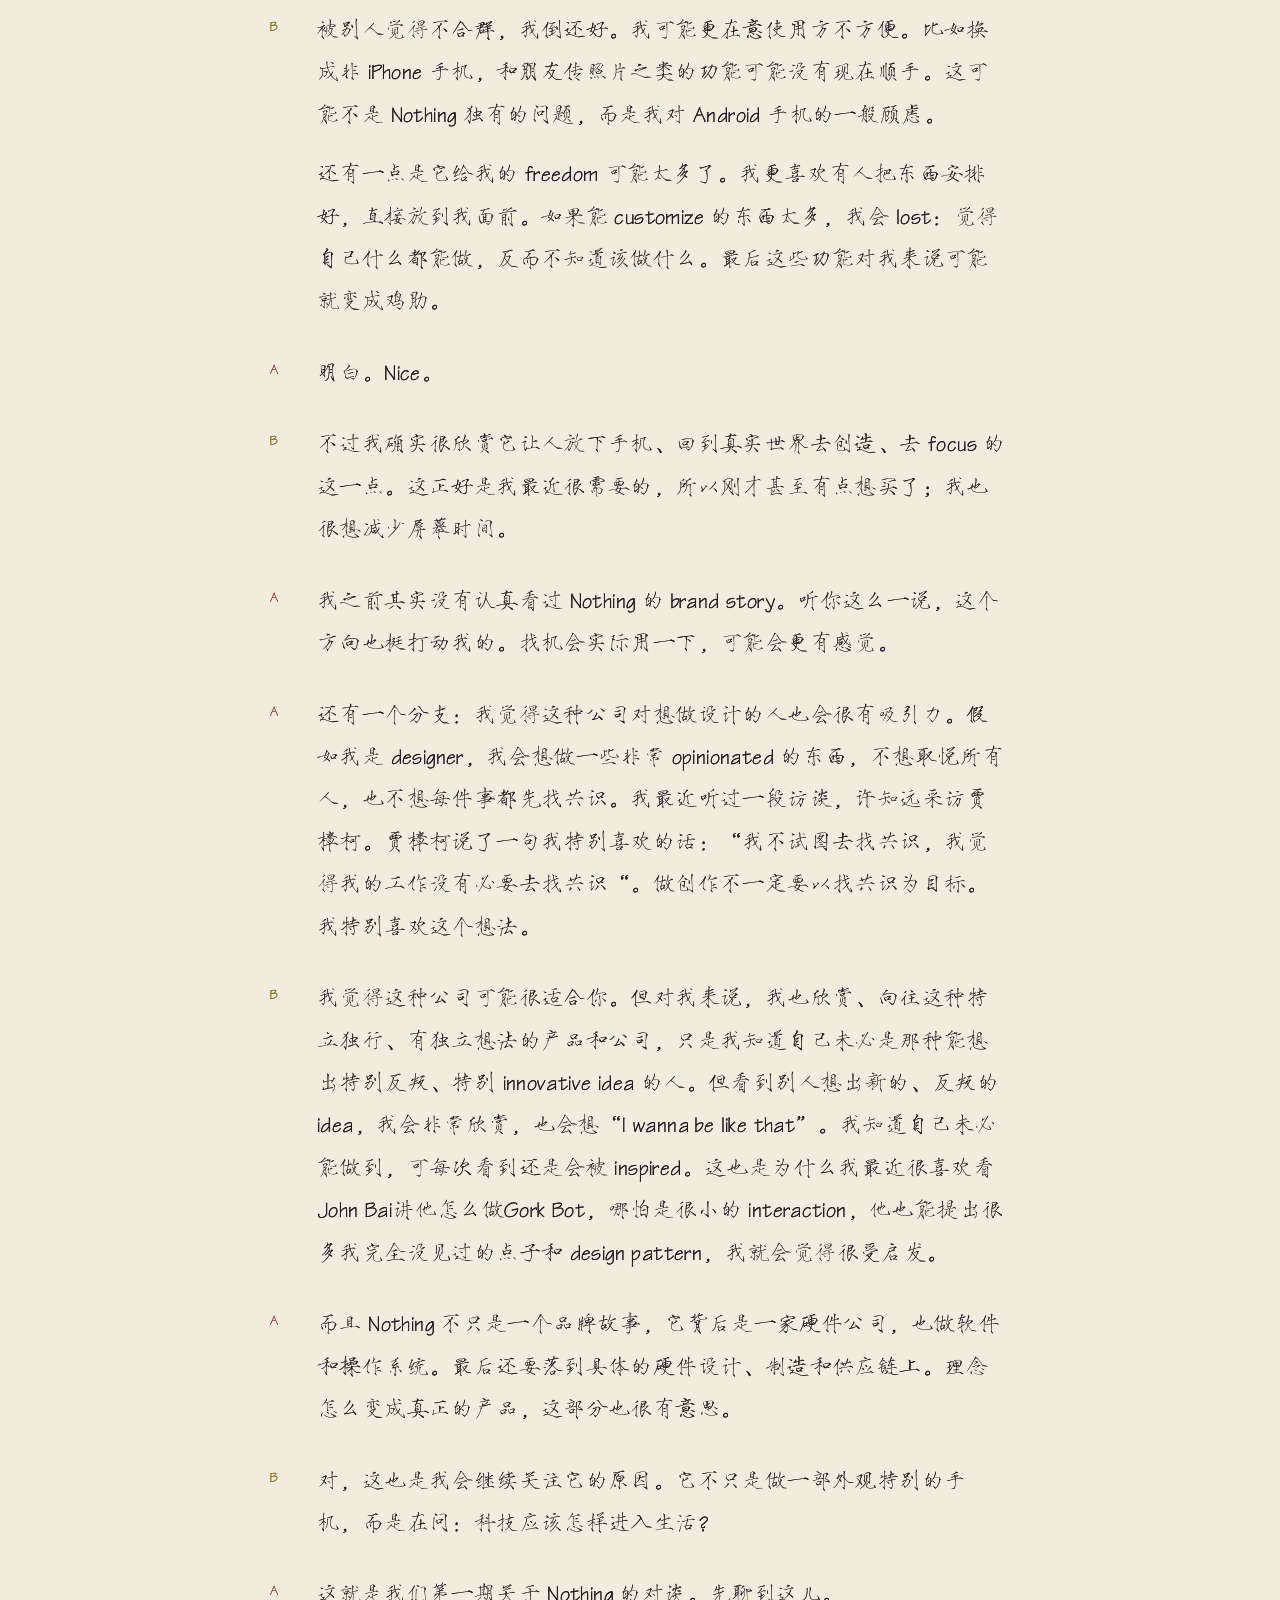
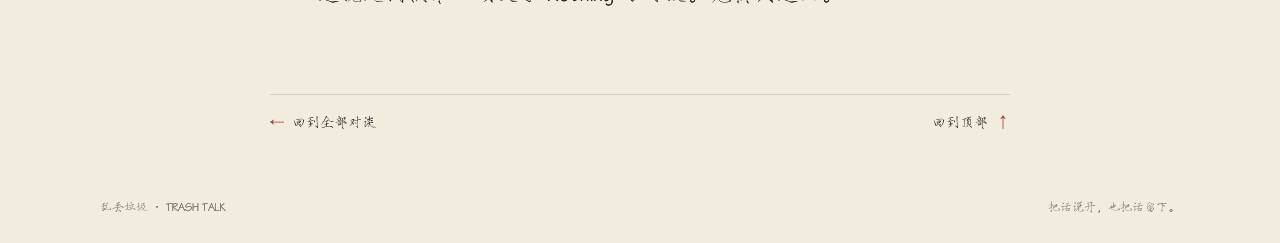
==== commit fa0b8d95: "Refine homepage hero and reading layout" ====
--- a/site/articles/2026-09-27-part-1.html
+++ b/site/articles/2026-09-27-part-1.html
@@ -13,7 +13,7 @@
   <a class="skip-link" href="#main">跳到正文</a>
   <main id="main" class="article-shell">
     <header class="article-intro">
-      <p class="eyebrow"><span>LONGFORM</span><span>·</span><time datetime="2026-09-27">2026.09.27</time></p>
+      <p class="eyebrow"><time datetime="2026-09-27">2026.09.27</time></p>
       <h1>一部手机，到底是在服务人，还是在争夺人的注意力？</h1>
       <p class="article-deck">关于 Nothing 的一次对谈：从品牌和建筑聊到创造力、手机自由，以及我们怎么把注意力交给屏幕。</p>
       <div class="article-meta"><span>两个人的对谈</span><span class="meta-dot" aria-hidden="true"></span><span>按原对话顺序整理</span></div>
--- a/site/assets/site.css
+++ b/site/assets/site.css
@@ -18,7 +18,6 @@
   font-weight: 400;
   font-display: swap;
 }
-
 * { box-sizing: border-box; }
 html { min-height: 100%; background: var(--paper); scroll-behavior: smooth; }
 body {
@@ -34,18 +33,16 @@
 }
 body::before {
   position: fixed;
-  z-index: -1;
+  z-index: 0;
   inset: 0;
   pointer-events: none;
   content: "";
-  opacity: .52;
-  background-image:
-    radial-gradient(ellipse at 14% 18%, rgb(255 255 255 / 58%), transparent 38%),
-    radial-gradient(ellipse at 88% 79%, rgb(133 106 77 / 10%), transparent 45%),
-    url("paper-texture.svg");
-  background-size: cover, cover, cover;
+  opacity: .36;
+  background-image: url("paper-texture.jpg");
+  background-size: cover;
   mix-blend-mode: multiply;
 }
+body > * { position: relative; z-index: 1; }
 a { color: inherit; text-decoration: none; }
 a:focus-visible { outline: 2px solid var(--red); outline-offset: 5px; }
 ::selection { color: var(--ink); background: var(--yellow); }
@@ -75,11 +72,12 @@
 
 .hero {
   display: grid;
-  grid-template-columns: minmax(0, 1fr) minmax(230px, 350px);
+  grid-template-columns: minmax(230px, 350px) minmax(0, 1fr);
   align-items: center;
   gap: clamp(36px, 9vw, 130px);
   width: var(--page);
-  min-height: min(690px, 82vh);
+  min-height: 100vh;
+  min-height: 100svh;
   margin-inline: auto;
   padding-block: 72px 94px;
 }
@@ -92,30 +90,29 @@
 }
 .hero-deck {
   margin: 30px 0 14px;
-  font-size: clamp(2rem, 4.2vw, 3.25rem);
+  font-size: clamp(2.1rem, 4.3vw, 3.4rem);
   line-height: 1.55;
   letter-spacing: .035em;
 }
-.hero-note { max-width: 39em; margin: 0; color: var(--muted); font-size: 1rem; line-height: 2; }
-.read-link { display: inline-flex; align-items: center; gap: 12px; margin-top: 30px; padding-bottom: 5px; border-bottom: 1px solid var(--ink); font-size: .9rem; }
+.hero-note { max-width: 39em; margin: 0; color: var(--muted); font-size: 1.1rem; line-height: 1.9; }
+.read-link { display: inline-flex; align-items: center; gap: 12px; margin-top: 30px; padding-bottom: 5px; border-bottom: 1px solid var(--ink); font-size: 1rem; }
 .read-link span { color: var(--red); transition: transform .2s ease; }
 .read-link:hover span { transform: translateY(4px); }
 .hero-mark { width: min(100%, 350px); margin: 0; }
 .hero-mark img { display: block; width: 100%; height: auto; border-radius: 14%; }
 
-.archive { width: var(--page); margin: 0 auto; padding: 42px clamp(0px, 4vw, 52px) 100px; border-top: 1px solid var(--line); }
+.archive { width: var(--page); margin: 0 auto; padding: 42px clamp(0px, 4vw, 52px) 100px; }
 .section-heading { display: flex; align-items: end; justify-content: space-between; gap: 20px; margin-bottom: 24px; }
-.section-heading h2 { margin: 11px 0 0; font-size: clamp(1.8rem, 3vw, 2.4rem); font-weight: 400; line-height: 1.45; }
+.section-heading h2 { margin: 11px 0 0; font-size: clamp(1.9rem, 3.1vw, 2.5rem); font-weight: 400; line-height: 1.45; }
 .archive-count { margin: 0 0 3px; color: var(--muted); font-size: .9rem; }
+.archive-summary { margin: 0 0 24px; text-align: right; }
 .archive-count:first-letter { color: var(--red); }
-.archive-list { border-top: 1px solid var(--line); }
 .archive-item {
   display: grid;
   grid-template-columns: 45px minmax(0, 1fr) 22px;
   align-items: start;
   gap: 18px;
   padding: 25px 3px;
-  border-bottom: 1px solid var(--line);
   transition: padding .2s ease;
 }
 .archive-item:hover { padding-inline: 12px; }
@@ -123,19 +120,19 @@
 .archive-copy { display: grid; gap: 8px; }
 .archive-meta { color: var(--muted); font-size: .8rem; letter-spacing: .08em; }
 .archive-meta i { padding-inline: 5px; color: var(--red); font-style: normal; }
-.archive-title { font-size: clamp(1.35rem, 2.4vw, 1.85rem); line-height: 1.55; }
-.archive-deck { max-width: 66ch; color: var(--muted); font-size: .9rem; line-height: 1.9; }
+.archive-title { font-size: clamp(1.5rem, 2.5vw, 1.95rem); line-height: 1.55; }
+.archive-deck { max-width: 66ch; color: var(--muted); font-size: 1rem; line-height: 1.85; }
 .archive-arrow { justify-self: end; color: var(--red); font-size: 1.2rem; transition: transform .2s ease; }
 .archive-item:hover .archive-arrow { transform: translate(3px, -3px); }
 .empty-note { padding: 34px 0; color: var(--muted); font-size: 1rem; }
-.site-footer { display: flex; justify-content: space-between; gap: 20px; width: var(--page); margin-inline: auto; padding: 20px 0 28px; border-top: 1px solid var(--line); color: var(--muted); font-size: .75rem; }
+.site-footer { display: flex; justify-content: space-between; gap: 20px; width: var(--page); margin-inline: auto; padding: 20px 0 28px; color: var(--muted); font-size: .75rem; }
 
 .article-shell { width: min(740px, calc(100% - 44px)); margin-inline: auto; }
 .article-intro { padding: clamp(58px, 10vw, 108px) 0 36px; text-align: center; }
 .article-intro .eyebrow { display: flex; justify-content: center; gap: 10px; align-items: center; }
 .article-intro .eyebrow span:nth-child(2) { color: var(--line); }
-.article-intro h1 { max-width: 19em; margin: 25px auto 0; font-size: clamp(2rem, 5.5vw, 3.5rem); font-weight: 400; line-height: 1.55; letter-spacing: .025em; }
-.article-deck { max-width: 48ch; margin: 18px auto 0; color: var(--muted); font-size: 1rem; line-height: 2; }
+.article-intro h1 { max-width: 19em; margin: 25px auto 0; font-size: clamp(2.1rem, 5.7vw, 3.7rem); font-weight: 400; line-height: 1.5; letter-spacing: .025em; }
+.article-deck { max-width: 48ch; margin: 18px auto 0; color: var(--muted); font-size: 1.1rem; line-height: 1.9; }
 .article-meta { display: flex; justify-content: center; align-items: center; gap: 10px; margin-top: 23px; color: var(--muted); font-size: .85rem; }
 .meta-dot { width: 3px; height: 3px; border-radius: 50%; background: var(--red); }
 .article-rule { display: flex; align-items: center; gap: 12px; width: 76px; margin: 0 auto 38px; color: var(--red); font-size: .85rem; }
@@ -144,7 +141,7 @@
 .turn { display: grid; grid-template-columns: 32px minmax(0, 1fr); gap: 15px; margin: 0 0 29px; }
 .speaker-label { padding-top: 5px; color: var(--red); font-size: .9rem; line-height: 1.7; letter-spacing: .06em; }
 .speaker-b .speaker-label { color: #896919; }
-.turn-copy p { margin: 0 0 16px; font-size: clamp(1.1rem, 1.6vw, 1.25rem); line-height: 2.05; letter-spacing: .018em; }
+.turn-copy p { margin: 0 0 17px; font-size: clamp(1.25rem, 1.7vw, 1.4rem); line-height: 1.95; letter-spacing: .018em; }
 .turn-copy p:last-child { margin-bottom: 0; }
 .turn-copy strong { font-weight: 700; }
 .turn-copy em { font-style: italic; }
@@ -158,17 +155,17 @@
   .hero { grid-template-columns: 1fr; gap: 34px; min-height: 0; padding-block: 64px 72px; }
   .hero-mark { grid-row: 1; width: min(58vw, 260px); justify-self: center; }
   .hero-copy { text-align: center; }
-  .hero-deck { margin-top: 24px; font-size: clamp(1.8rem, 8vw, 2.5rem); }
+  .hero-deck { margin-top: 24px; font-size: clamp(1.9rem, 8.2vw, 2.65rem); }
   .hero-note { margin-inline: auto; }
   .archive { padding: 32px 0 68px; }
   .archive-item { grid-template-columns: 30px minmax(0, 1fr) 17px; gap: 10px; padding-block: 21px; }
-  .archive-title { font-size: 1.35rem; }
-  .archive-deck { font-size: .85rem; }
+  .archive-title { font-size: 1.5rem; }
+  .archive-deck { font-size: .95rem; }
   .article-intro { padding-top: 60px; }
-  .article-intro h1 { font-size: clamp(1.9rem, 8vw, 2.75rem); }
-  .article-deck { font-size: .95rem; }
+  .article-intro h1 { font-size: clamp(2rem, 8.2vw, 2.9rem); }
+  .article-deck { font-size: 1.05rem; }
   .turn { grid-template-columns: 23px minmax(0, 1fr); gap: 10px; margin-bottom: 24px; }
-  .turn-copy p { font-size: 1.1rem; line-height: 2; }
+  .turn-copy p { font-size: 1.2rem; line-height: 1.95; }
 }
 
 @media (max-width: 390px) {
